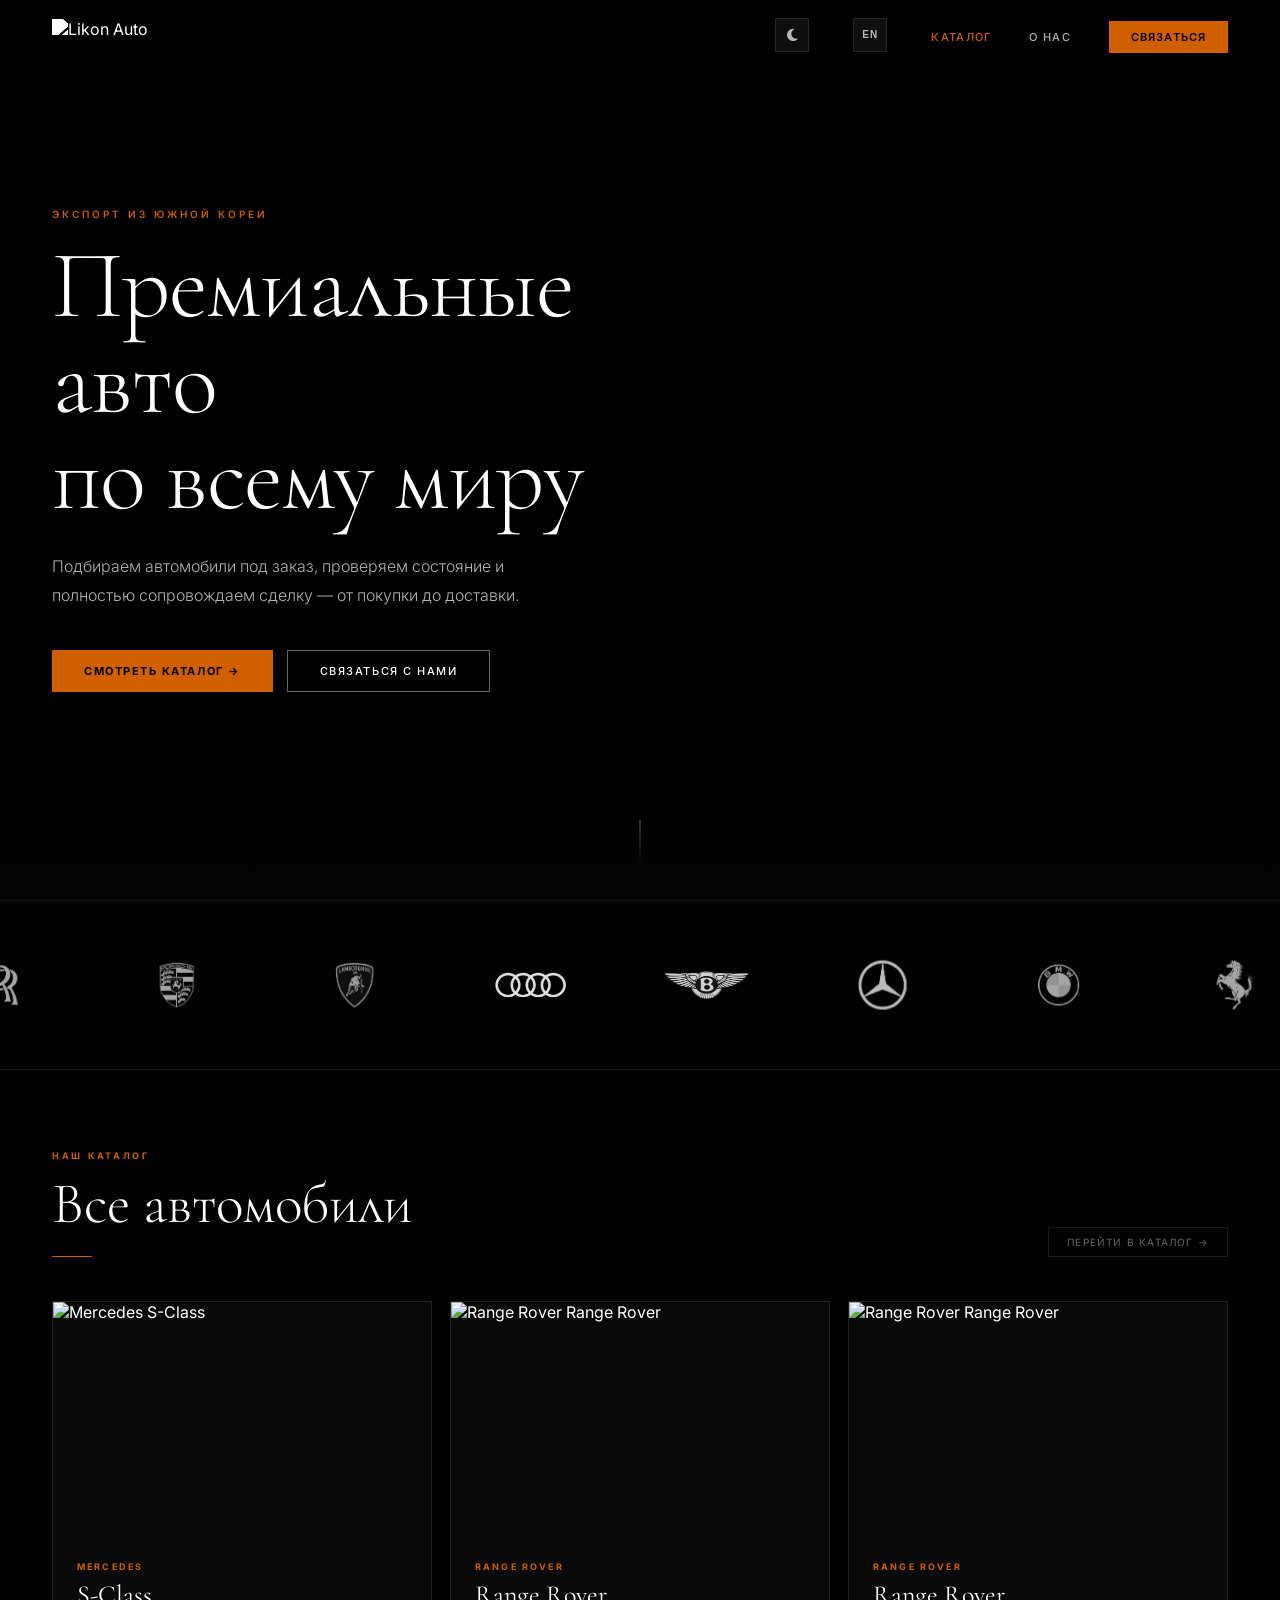
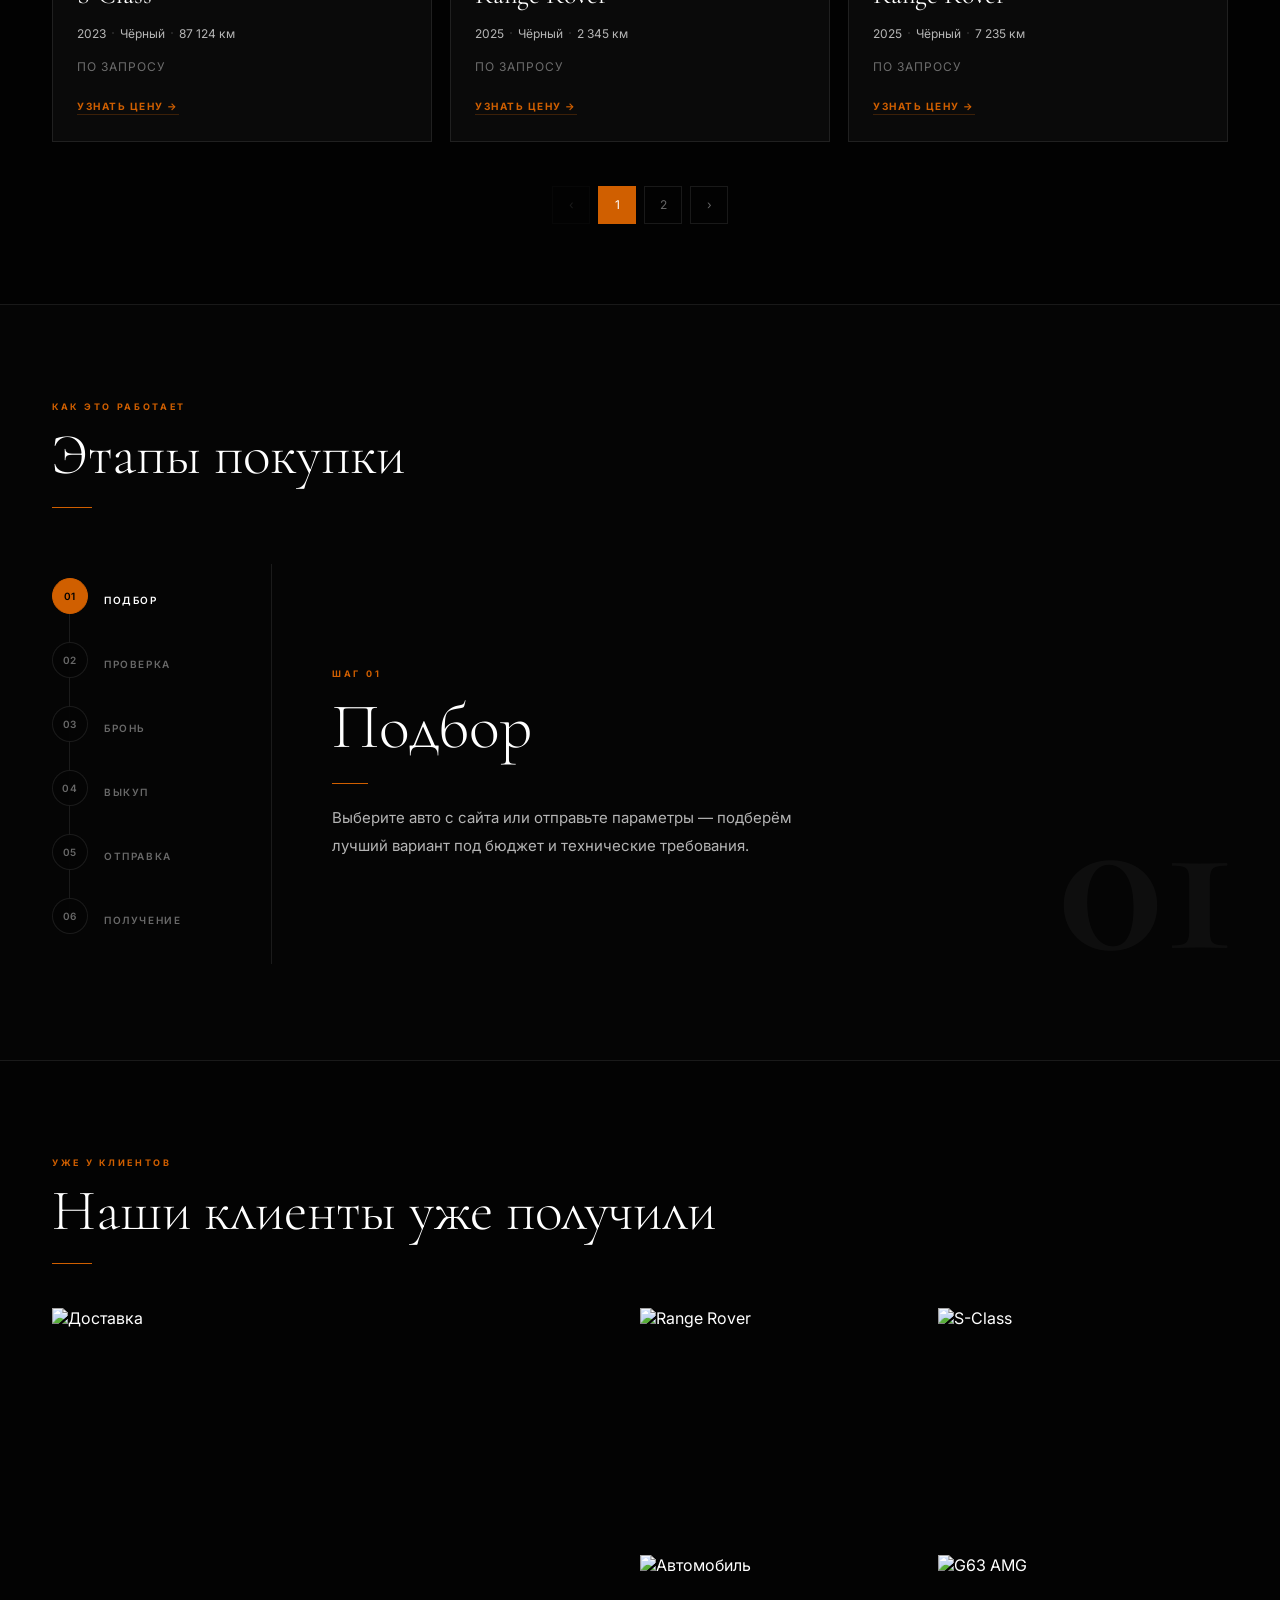
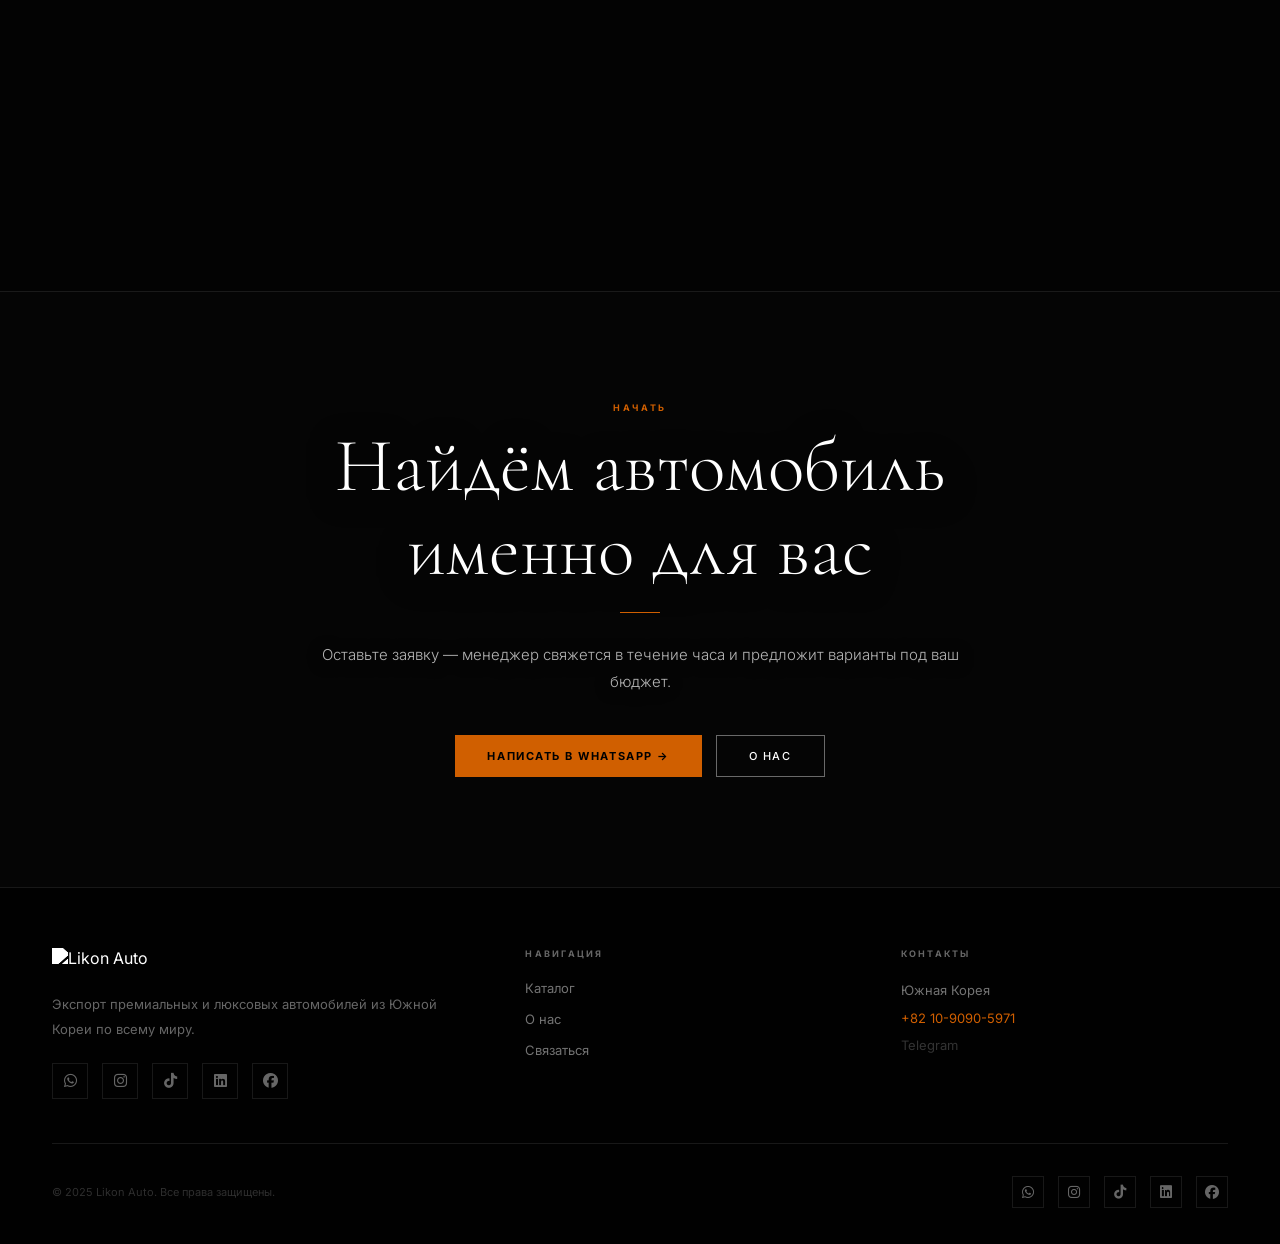
==== index.html @ 7fa570fe "Initial commit: Likon Auto website" ====
<!DOCTYPE html>
<html lang="ru">
<head>
  <meta charset="UTF-8">
  <meta name="viewport" content="width=device-width, initial-scale=1.0">
  <title>Likon Auto — Экспорт премиальных автомобилей</title>
  <link rel="preconnect" href="https://fonts.googleapis.com">
  <link rel="preconnect" href="https://fonts.gstatic.com" crossorigin>
  <link href="https://fonts.googleapis.com/css2?family=Cormorant+Garamond:ital,wght@0,300;0,400;0,600;1,300;1,400&family=Inter:wght@300;400;500;600&display=swap" rel="stylesheet">
  <link rel="stylesheet" href="https://cdnjs.cloudflare.com/ajax/libs/font-awesome/6.5.0/css/all.min.css">
  <link rel="stylesheet" href="/style.css">
  <style>
    /* ── HERO ── */
    .hero {
      height: 100vh;
      min-height: 640px;
      display: flex;
      align-items: center;
      position: relative;
    }
    .hero::after {
      content: '';
      position: absolute;
      bottom: 0; left: 0; right: 0;
      height: 220px;
      background: linear-gradient(to bottom, transparent, rgba(4,4,4,0.9));
    }
    .hero-inner {
      position: relative; z-index: 1;
      width: 100%; max-width: 1320px; margin: 0 auto;
      padding: 0 52px;
    }
    .hero-content { max-width: 660px; }
    .hero-logo { margin-bottom: 48px; }
    .hero-logo img { height: 52px; filter: brightness(0) invert(1); margin: 0 auto; }
    .hero-eyebrow {
      font-size: 10px; font-weight: 600; letter-spacing: 0.3em;
      text-transform: uppercase; color: var(--gold); margin-bottom: 18px;
    }
    .hero-h1 {
      font-family: var(--display);
      font-size: clamp(46px, 8vw, 96px);
      font-weight: 300; line-height: 1.0; letter-spacing: -0.01em;
      margin-bottom: 26px;
      text-shadow: 0 4px 32px rgba(0,0,0,0.7);
    }
    .hero-h1 em { font-style: italic; color: var(--gold); }
    .hero-sub {
      font-size: 16px; color: var(--w70); font-weight: 300; line-height: 1.8;
      max-width: 480px; margin: 0 0 40px;
      text-shadow: 0 2px 16px rgba(0,0,0,0.8);
    }
    .hero-btns { display: flex; gap: 14px; flex-wrap: wrap; }
    .scroll-hint {
      position: absolute;
      bottom: 36px; left: 50%; transform: translateX(-50%);
      z-index: 1;
      display: flex; flex-direction: column; align-items: center; gap: 8px;
      color: var(--w40); font-size: 9px; letter-spacing: 0.2em; text-transform: uppercase;
    }
    .scroll-line {
      width: 1px; height: 44px;
      background: linear-gradient(to bottom, var(--w40), transparent);
      animation: sp 2s ease-in-out infinite;
    }
    @keyframes sp { 0%,100%{opacity:1;transform:scaleY(1)} 50%{opacity:.25;transform:scaleY(.4)} }

    /* ── BRANDS ── */
    .brands-bar {
      background: rgba(3,3,3,0.92);
      border-top: 1px solid var(--border);
      border-bottom: 1px solid var(--border);
      overflow-x: clip;
      overflow-y: visible;
      padding: 16px 0;
      cursor: grab;
      user-select: none;
      touch-action: pan-y;
    }
    .brands-bar.dragging { cursor: grabbing; }
    .brands-inner {
      max-width: 1320px;
      margin: 0 auto;
      overflow: hidden;
    }
    .marquee-track {
      display: flex;
      width: max-content;
    }
    .brand-item {
      display: flex; align-items: center; justify-content: center;
      padding: 32px 52px; cursor: pointer;
      position: relative; flex-shrink: 0;
      transform-origin: center center;
      will-change: transform, opacity;
    }
    .brand-item.active::after {
      content: ''; position: absolute; bottom: 0;
      left: 36px; right: 36px; height: 1px; background: var(--gold);
    }
    .brand-item img {
      height: 72px; max-width: 200px; object-fit: contain;
      pointer-events: none;
    }

    /* ── CATALOG ── */
    .catalog-wrap {
      background: rgba(3,3,3,0.93);
      border-bottom: 1px solid var(--border);
      padding: 80px 52px;
    }
    .catalog-inner { max-width: 1320px; margin: 0 auto; }
    .catalog-top {
      display: flex; align-items: flex-end; justify-content: space-between;
      margin-bottom: 44px; flex-wrap: wrap; gap: 14px;
    }
    .catalog-btn {
      background: none; border: 1px solid var(--border); color: var(--w40);
      padding: 8px 18px; font-size: 10px; letter-spacing: 0.12em; text-transform: uppercase;
      font-family: var(--body); cursor: pointer; transition: all 0.2s; text-decoration: none;
      display: inline-flex; align-items: center;
    }
    .catalog-btn:hover { border-color: var(--w40); color: var(--white); }
    .pagination {
      display: flex; align-items: center; justify-content: center;
      gap: 8px; margin-top: 44px;
    }
    .page-btn {
      background: none; border: 1px solid var(--border); color: var(--w40);
      width: 38px; height: 38px; font-size: 12px; font-family: var(--body);
      cursor: pointer; transition: all 0.2s; display: flex; align-items: center; justify-content: center;
    }
    .page-btn:hover { border-color: var(--w40); color: var(--white); }
    .page-btn.active { border-color: var(--gold); color: var(--white); background: var(--gold); }
    .page-btn:disabled { opacity: 0.25; cursor: default; }
    .cars-grid {
      display: grid; grid-template-columns: repeat(3,1fr); gap: 18px;
    }
    .car-card {
      display: block;
      background: rgba(12,12,12,0.9);
      border: 1px solid var(--border);
      overflow: hidden;
      transition: transform 0.3s, box-shadow 0.3s, border-color 0.3s;
      color: var(--white);
    }
    .car-card:hover {
      transform: translateY(-5px);
      box-shadow: 0 20px 60px rgba(0,0,0,0.6);
      border-color: rgba(208,95,0,0.3);
    }
    .car-img { aspect-ratio: 16/10; overflow: hidden; }
    .car-img img { width: 100%; height: 100%; object-fit: cover; transition: transform 0.6s; }
    .car-card:hover .car-img img { transform: scale(1.06); }
    .car-body { padding: 22px 24px 26px; }
    .car-brand { font-size: 9px; font-weight: 700; letter-spacing: 0.24em; text-transform: uppercase; color: var(--gold); margin-bottom: 7px; }
    .car-model { font-family: var(--display); font-size: 26px; font-weight: 400; margin-bottom: 16px; }
    .car-specs { display: flex; align-items: center; gap: 6px; margin-bottom: 18px; flex-wrap: wrap; }
    .car-spec { font-size: 12px; color: var(--w70); }
    .car-dot { width: 2px; height: 2px; background: var(--w15); border-radius: 50%; flex-shrink: 0; }
    .car-price { font-size: 21px; font-weight: 600; margin-bottom: 20px; }
    .car-price.req { font-size: 12px; font-weight: 400; color: var(--w40); letter-spacing: 0.08em; text-transform: uppercase; }
    .car-link {
      display: inline-flex; align-items: center; gap: 7px;
      font-size: 10px; font-weight: 700; letter-spacing: 0.15em; text-transform: uppercase;
      color: var(--gold); border-bottom: 1px solid rgba(208,95,0,0.25); padding-bottom: 2px;
      transition: gap 0.2s, border-color 0.2s;
    }
    .car-link:hover { gap: 13px; border-color: var(--gold); }
    .no-cars {
      grid-column: 1/-1; text-align: center; padding: 72px 32px;
    }
    .no-cars-title { font-family: var(--display); font-size: 30px; font-weight: 300; color: var(--w70); margin-bottom: 10px; }
    .no-cars-sub { font-size: 13px; color: var(--w40); margin-bottom: 28px; }

    /* ── PROCESS ── */
    .process-wrap {
      padding: 96px 52px;
      background: transparent;
      position: relative;
    }
    .process-inner { max-width: 1200px; margin: 0 auto; position: relative; z-index: 1; }
    .steps-layout {
      display: grid;
      grid-template-columns: 220px 1fr;
      margin-top: 56px;
      min-height: 400px;
    }
    /* ── Left nav ── */
    .steps-nav {
      display: flex; flex-direction: column;
      border-right: 1px solid var(--border);
      padding-right: 0;
      position: relative;
    }
    .step-item {
      display: flex; align-items: center; gap: 16px;
      padding: 14px 24px 14px 0;
      cursor: pointer; position: relative;
    }
    .step-item::before {
      content: ''; position: absolute;
      left: 17px; top: 0; bottom: 0; width: 1px;
      background: var(--border); z-index: 0;
    }
    .step-item:first-child::before { top: 50%; }
    .step-item:last-child::before  { bottom: 50%; }
    .step-node {
      width: 36px; height: 36px; border-radius: 50%;
      border: 1px solid var(--border);
      display: flex; align-items: center; justify-content: center;
      font-size: 10px; font-weight: 600; letter-spacing: 0.06em; color: var(--w40);
      flex-shrink: 0; position: relative; z-index: 1;
      background: rgba(5,5,5,0.95);
      transition: border-color 0.3s, color 0.3s, background 0.3s;
    }
    .step-item.active .step-node  { border-color: var(--gold); background: var(--gold); color: #000; }
    .step-item:hover:not(.active) .step-node { border-color: var(--w40); color: var(--w70); }
    .step-nav-label {
      font-size: 10px; font-weight: 600; letter-spacing: 0.16em;
      text-transform: uppercase; color: var(--w40);
      transition: color 0.25s; padding-top: 9px;
    }
    .step-item.active .step-nav-label  { color: var(--white); }
    .step-item:hover:not(.active) .step-nav-label { color: var(--w70); }
    .step-inline { display: none; }
    /* ── Right content ── */
    .steps-content {
      position: relative; overflow: hidden; min-height: 400px;
    }
    .step-panel {
      position: absolute; inset: 0;
      padding: 0 0 0 60px;
      display: flex; flex-direction: column; justify-content: center;
      opacity: 0; transform: translateY(10px);
      transition: opacity 0.35s ease, transform 0.35s ease;
      pointer-events: none;
    }
    .step-panel.active {
      opacity: 1; transform: none; pointer-events: auto;
    }
    .step-bg-num {
      font-family: var(--display);
      font-size: 220px; font-weight: 700; line-height: 1;
      color: rgba(255,255,255,0.04);
      position: absolute; right: -8px; bottom: -24px;
      user-select: none; pointer-events: none;
    }
    .step-tag {
      display: block;
      font-size: 9px; font-weight: 700; letter-spacing: 0.3em;
      text-transform: uppercase; color: var(--gold);
      margin-bottom: 16px;
    }
    .step-panel-title {
      font-family: var(--display);
      font-size: clamp(42px, 5vw, 68px);
      font-weight: 300; line-height: 1;
      margin-bottom: 4px;
    }
    .step-divider { width: 36px; height: 1px; background: var(--gold); margin: 20px 0; }
    .step-panel-desc {
      font-size: 15px; color: var(--w70);
      line-height: 1.85; max-width: 460px;
    }
    /* ── Mobile steps ── */
    @media (max-width: 768px) {
      .steps-layout { grid-template-columns: 1fr; min-height: auto; }
      .steps-nav { border-right: none; width: 100%; }
      .steps-content { display: none; }
      .step-item { padding: 14px 0; align-items: flex-start; }
      .step-item::before { left: 17px; }
      .step-node { margin-top: 2px; flex-shrink: 0; }
      .step-item.active .step-nav-label { display: none; }
      .step-inline {
        display: none; flex-direction: column;
        flex: 1; padding-left: 16px;
      }
      .step-item.active .step-inline { display: flex; }
      .step-inline .step-tag { margin-bottom: 8px; font-size: 9px; }
      .step-inline .step-panel-title { font-size: 30px; }
      .step-inline .step-divider { margin: 12px 0; }
      .step-inline .step-panel-desc { font-size: 13px; line-height: 1.7; }
    }

    /* ── GALLERY ── */
    .gallery-wrap {
      padding: 96px 52px;
      background: rgba(3,3,3,0.75);
      border-top: 1px solid var(--border);
      border-bottom: 1px solid var(--border);
    }
    .gallery-inner { max-width: 1320px; margin: 0 auto; }
    .gallery-grid {
      display: grid;
      grid-template-columns: 2fr 1fr 1fr;
      grid-template-rows: 240px 240px;
      gap: 7px; margin-top: 44px;
    }
    .g-item { overflow: hidden; }
    .g-item:first-child { grid-row: 1/3; }
    .g-item img { width: 100%; height: 100%; object-fit: cover; transition: transform 0.6s; }
    .g-item:hover img { transform: scale(1.05); }

    /* ── CTA ── */
    .cta-wrap {
      padding: 110px 52px;
      text-align: center;
      background: transparent;
      position: relative;
    }
    .cta-inner { max-width: 680px; margin: 0 auto; position: relative; z-index: 1; }
    .cta-title {
      font-family: var(--display); font-size: clamp(40px, 6vw, 76px);
      font-weight: 300; line-height: 1.1; margin-bottom: 18px;
      text-shadow: 0 4px 32px rgba(0,0,0,0.8);
    }
    .cta-title em { font-style: italic; color: var(--gold); }
    .cta-rule { width: 40px; height: 1px; background: var(--gold); margin: 20px auto 0; }
    .cta-sub { font-size: 15px; color: var(--w70); font-weight: 300; line-height: 1.8; margin: 28px 0 40px; text-shadow: 0 2px 16px rgba(0,0,0,0.8); }
    .cta-btns { display: flex; gap: 14px; justify-content: center; flex-wrap: wrap; }

    /* ── RESPONSIVE ── */
    @media (max-width: 768px) {
      .catalog-wrap, .gallery-wrap { padding: 64px 22px; }
      .process-wrap, .cta-wrap { padding: 72px 22px; }
      .cars-grid { grid-template-columns: 1fr; gap: 14px; }
      .process-steps { grid-template-columns: 1fr; gap: 36px; }
      .process-steps::before { display: none; }
      .gallery-grid { grid-template-columns: 1fr 1fr; grid-template-rows: 160px 160px 160px; }
      .g-item:first-child { grid-column: 1/3; grid-row: 1; }
      .hero-h1 { font-size: 46px; }
      .hero-inner { padding: 0 22px; }
    }
    @media (min-width:769px) and (max-width:1050px) {
      .cars-grid { grid-template-columns: repeat(2,1fr); }
      .process-steps { grid-template-columns: repeat(3,1fr); }
      .catalog-wrap, .gallery-wrap { padding: 72px 28px; }
      .process-wrap, .cta-wrap { padding: 80px 28px; }
    }

    /* ── LIGHT THEME OVERRIDES ── */
    body.light .brands-bar { background: #fff; border-color: rgba(0,0,0,0.08); }
    body.light .brand-item img { filter: invert(1); }
    body.light .catalog-wrap { background: #fff; border-color: rgba(0,0,0,0.08); }
    body.light .car-card { background: #fff; border-color: rgba(0,0,0,0.09); }
    body.light .car-card:hover { box-shadow: 0 20px 60px rgba(0,0,0,0.12); }
    body.light .gallery-wrap { background: #fff; border-color: rgba(0,0,0,0.08); }

    body.light .hero-logo img { filter: brightness(0); }
  </style>
</head>
<body>

<!-- FIXED BG -->
<div class="page-bg" style="background-image:url('/images/hero-bg.jpg')"></div>
<div class="page-overlay" style="background:rgba(0,0,0,0.70)"></div>

<!-- NAV -->
<nav id="nav">
  <div class="nav-inner">
    <a href="/" class="nav-logo">
      <img src="https://id3v1j-bi.myshopify.com/cdn/shop/files/5_29cf280f-9111-4648-b0de-3da6521fd892.png?v=1776812304&width=600" alt="Likon Auto">
    </a>
    <ul class="nav-links">
      <li class="nav-toggle-desktop"><button class="theme-toggle" onclick="toggleTheme()" title="Переключить тему"><i class="fa-solid fa-moon"></i></button></li>
      <li class="nav-lang-desktop"><button class="lang-toggle" onclick="toggleLang()"><span class="lang-label">EN</span></button></li>
      <li><a href="/catalog.html" class="active" data-i18n="nav.catalog">Каталог</a></li>
      <li><a href="/about.html" data-i18n="nav.about">О нас</a></li>
      <li><a href="/contact.html" class="nav-btn" data-i18n="nav.contact">Связаться</a></li>
    </ul>
    <button class="lang-toggle nav-lang-mobile" onclick="toggleLang()"><span class="lang-label">EN</span></button>
    <button class="theme-toggle nav-toggle-mobile" onclick="toggleTheme()" title="Переключить тему"><i class="fa-solid fa-moon"></i></button>
    <button class="nav-ham" onclick="toggleNav()"><span></span><span></span><span></span></button>
  </div>
</nav>
<div class="nav-mobile" id="navMobile">
  <a href="/catalog.html" data-i18n="nav.catalog">Каталог</a>
  <a href="/about.html" data-i18n="nav.about">О нас</a>
  <a href="/contact.html" data-i18n="nav.contact">Связаться</a>
</div>

<!-- HERO -->
<section class="hero">
  <div class="hero-inner">
    <div class="hero-content">
      <p class="hero-eyebrow" data-i18n="index.hero.eyebrow">Экспорт из Южной Кореи</p>
      <h1 class="hero-h1" data-i18n-html="index.hero.title">Премиальные авто<br>по всему миру</h1>
      <p class="hero-sub" data-i18n="index.hero.sub">Подбираем автомобили под заказ, проверяем состояние и полностью сопровождаем сделку — от покупки до доставки.</p>
      <div class="hero-btns">
        <a href="#catalog" class="btn-gold" data-i18n="index.hero.btn1">Смотреть каталог →</a>
        <a href="/contact.html" class="btn-outline" data-i18n="index.hero.btn2">Связаться с нами</a>
      </div>
    </div>
  </div>
  <div class="scroll-hint"><div class="scroll-line"></div></div>
</section>

<!-- BRANDS MARQUEE -->
<div class="brands-bar">
  <div class="brands-inner">
    <div class="marquee-track" id="marqueeTrack"></div>
  </div>
</div>

<!-- CATALOG -->
<div class="catalog-wrap" id="catalog">
  <div class="catalog-inner">
    <span class="section-label" data-i18n="index.cat.label">Наш каталог</span>
    <div class="catalog-top">
      <div>
        <h2 class="section-title" id="catalogTitle" data-i18n="index.cat.title">Все автомобили</h2>
        <div class="section-rule"></div>
      </div>
      <a href="/catalog.html" class="catalog-btn" data-i18n="index.cat.btn">Перейти в каталог →</a>
    </div>
    <div class="cars-grid" id="carsGrid"></div>
    <div class="pagination" id="pagination"></div>
  </div>
</div>

<!-- PROCESS -->
<div class="process-wrap" id="process">
  <div class="process-inner">
    <span class="section-label" data-i18n="index.process.label">Как это работает</span>
    <h2 class="section-title" data-i18n="index.process.title">Этапы покупки</h2>
    <div class="section-rule"></div>
    <div class="steps-layout">
      <div class="steps-nav">
        <div class="step-item active" onclick="setStep(0)">
          <div class="step-node">01</div>
          <span class="step-nav-label" data-i18n="step.1.nav">Подбор</span>
          <div class="step-inline">
            <span class="step-tag" data-i18n="step.1.tag">Шаг 01</span>
            <h3 class="step-panel-title" data-i18n="step.1.title">Подбор</h3>
            <div class="step-divider"></div>
            <p class="step-panel-desc" data-i18n="step.1.desc">Выберите авто с сайта или отправьте параметры — подберём лучший вариант под бюджет и технические требования.</p>
          </div>
        </div>
        <div class="step-item" onclick="setStep(1)">
          <div class="step-node">02</div>
          <span class="step-nav-label" data-i18n="step.2.nav">Проверка</span>
          <div class="step-inline">
            <span class="step-tag" data-i18n="step.2.tag">Шаг 02</span>
            <h3 class="step-panel-title" data-i18n="step.2.title">Проверка</h3>
            <div class="step-divider"></div>
            <p class="step-panel-desc" data-i18n="step.2.desc">Подробные фото, видео и отчёты осмотра для полной прозрачности перед покупкой.</p>
          </div>
        </div>
        <div class="step-item" onclick="setStep(2)">
          <div class="step-node">03</div>
          <span class="step-nav-label" data-i18n="step.3.nav">Бронь</span>
          <div class="step-inline">
            <span class="step-tag" data-i18n="step.3.tag">Шаг 03</span>
            <h3 class="step-panel-title" data-i18n="step.3.title">Бронь</h3>
            <div class="step-divider"></div>
            <p class="step-panel-desc" data-i18n="step.3.desc">Фиксируем автомобиль за вами — вносите задаток, и машина снимается с продажи до завершения сделки.</p>
          </div>
        </div>
        <div class="step-item" onclick="setStep(3)">
          <div class="step-node">04</div>
          <span class="step-nav-label" data-i18n="step.4.nav">Выкуп</span>
          <div class="step-inline">
            <span class="step-tag" data-i18n="step.4.tag">Шаг 04</span>
            <h3 class="step-panel-title" data-i18n="step.4.title">Выкуп</h3>
            <div class="step-divider"></div>
            <p class="step-panel-desc" data-i18n="step.4.desc">После согласования всех условий выкупаем автомобиль и полностью сопровождаем сделку.</p>
          </div>
        </div>
        <div class="step-item" onclick="setStep(4)">
          <div class="step-node">05</div>
          <span class="step-nav-label" data-i18n="step.5.nav">Отправка</span>
          <div class="step-inline">
            <span class="step-tag" data-i18n="step.5.tag">Шаг 05</span>
            <h3 class="step-panel-title" data-i18n="step.5.title">Отправка</h3>
            <div class="step-divider"></div>
            <p class="step-panel-desc" data-i18n="step.5.desc">Организуем экспорт из Кореи в вашу страну, включая все необходимые таможенные процедуры.</p>
          </div>
        </div>
        <div class="step-item" onclick="setStep(5)">
          <div class="step-node">06</div>
          <span class="step-nav-label" data-i18n="step.6.nav">Получение</span>
          <div class="step-inline">
            <span class="step-tag" data-i18n="step.6.tag">Шаг 06</span>
            <h3 class="step-panel-title" data-i18n="step.6.title">Получение</h3>
            <div class="step-divider"></div>
            <p class="step-panel-desc" data-i18n="step.6.desc">Получаете автомобиль в порту назначения, готовый к регистрации и эксплуатации.</p>
          </div>
        </div>
      </div>
      <div class="steps-content">
        <div class="step-panel active">
          <div class="step-bg-num">01</div>
          <span class="step-tag" data-i18n="step.1.tag">Шаг 01</span>
          <h3 class="step-panel-title" data-i18n="step.1.title">Подбор</h3>
          <div class="step-divider"></div>
          <p class="step-panel-desc" data-i18n="step.1.desc">Выберите авто с сайта или отправьте параметры — подберём лучший вариант под бюджет и технические требования.</p>
        </div>
        <div class="step-panel">
          <div class="step-bg-num">02</div>
          <span class="step-tag" data-i18n="step.2.tag">Шаг 02</span>
          <h3 class="step-panel-title" data-i18n="step.2.title">Проверка</h3>
          <div class="step-divider"></div>
          <p class="step-panel-desc" data-i18n="step.2.desc">Подробные фото, видео и отчёты осмотра для полной прозрачности перед покупкой.</p>
        </div>
        <div class="step-panel">
          <div class="step-bg-num">03</div>
          <span class="step-tag" data-i18n="step.3.tag">Шаг 03</span>
          <h3 class="step-panel-title" data-i18n="step.3.title">Бронь</h3>
          <div class="step-divider"></div>
          <p class="step-panel-desc" data-i18n="step.3.desc">Фиксируем автомобиль за вами — вносите задаток, и машина снимается с продажи до завершения сделки.</p>
        </div>
        <div class="step-panel">
          <div class="step-bg-num">04</div>
          <span class="step-tag" data-i18n="step.4.tag">Шаг 04</span>
          <h3 class="step-panel-title" data-i18n="step.4.title">Выкуп</h3>
          <div class="step-divider"></div>
          <p class="step-panel-desc" data-i18n="step.4.desc">После согласования всех условий выкупаем автомобиль и полностью сопровождаем сделку.</p>
        </div>
        <div class="step-panel">
          <div class="step-bg-num">05</div>
          <span class="step-tag" data-i18n="step.5.tag">Шаг 05</span>
          <h3 class="step-panel-title" data-i18n="step.5.title">Отправка</h3>
          <div class="step-divider"></div>
          <p class="step-panel-desc" data-i18n="step.5.desc">Организуем экспорт из Кореи в вашу страну, включая все необходимые таможенные процедуры.</p>
        </div>
        <div class="step-panel">
          <div class="step-bg-num">06</div>
          <span class="step-tag" data-i18n="step.6.tag">Шаг 06</span>
          <h3 class="step-panel-title" data-i18n="step.6.title">Получение</h3>
          <div class="step-divider"></div>
          <p class="step-panel-desc" data-i18n="step.6.desc">Получаете автомобиль в порту назначения, готовый к регистрации и эксплуатации.</p>
        </div>
      </div>
    </div>
  </div>
</div>

<!-- GALLERY -->
<div class="gallery-wrap">
  <div class="gallery-inner">
    <span class="section-label" data-i18n="index.gallery.label">Уже у клиентов</span>
    <h2 class="section-title" data-i18n="index.gallery.title">Наши клиенты уже получили</h2>
    <div class="section-rule"></div>
    <div class="gallery-grid">
      <div class="g-item"><img src="https://id3v1j-bi.myshopify.com/cdn/shop/files/pexels-anewevisual-6968984.jpg?v=1776276189&width=1200" alt="Доставка" loading="lazy"></div>
      <div class="g-item"><img src="https://id3v1j-bi.myshopify.com/cdn/shop/files/1776494546961.jpg?v=1776495052&width=800" alt="Range Rover" loading="lazy"></div>
      <div class="g-item"><img src="https://id3v1j-bi.myshopify.com/cdn/shop/files/1776494423526.jpg?v=1776495200&width=800" alt="S-Class" loading="lazy"></div>
      <div class="g-item"><img src="https://id3v1j-bi.myshopify.com/cdn/shop/files/pexels-i-slam-abruev-2157269750-34941540.jpg?v=1776273263&width=800" alt="Автомобиль" loading="lazy"></div>
      <div class="g-item"><img src="https://id3v1j-bi.myshopify.com/cdn/shop/files/1776494602839.jpg?v=1776495182&width=800" alt="G63 AMG" loading="lazy"></div>
    </div>
  </div>
</div>

<!-- CTA -->
<div class="cta-wrap">
  <div class="cta-inner">
    <span class="section-label" data-i18n="index.cta.label">Начать</span>
    <h2 class="cta-title" data-i18n-html="index.cta.title">Найдём автомобиль<br>именно для вас</h2>
    <div class="cta-rule"></div>
    <p class="cta-sub" data-i18n="index.cta.sub">Оставьте заявку — менеджер свяжется в течение часа и предложит варианты под ваш бюджет.</p>
    <div class="cta-btns">
      <a href="https://wa.me/821090905971" class="btn-gold" target="_blank" data-i18n="index.cta.btn1">Написать в WhatsApp →</a>
      <a href="/about.html" class="btn-outline" data-i18n="index.cta.btn2">О нас</a>
    </div>
  </div>
</div>

<!-- FOOTER -->
<footer>
  <div class="footer-inner">
    <div class="footer-grid">
      <div>
        <div class="footer-logo"><img src="https://id3v1j-bi.myshopify.com/cdn/shop/files/5_29cf280f-9111-4648-b0de-3da6521fd892.png?v=1776812304&width=600" alt="Likon Auto"></div>
        <p class="footer-desc" data-i18n="footer.desc">Экспорт премиальных и люксовых автомобилей из Южной Кореи по всему миру.</p>
        <div class="footer-social-icons">
          <a href="https://wa.me/821090905971" target="_blank" title="WhatsApp"><i class="fa-brands fa-whatsapp"></i></a>
          <a href="https://www.instagram.com/likon_auto" target="_blank" title="Instagram"><i class="fa-brands fa-instagram"></i></a>
          <a href="https://www.tiktok.com/@likon_auto" target="_blank" title="TikTok"><i class="fa-brands fa-tiktok"></i></a>
          <a href="https://www.linkedin.com/company/likon-auto/" target="_blank" title="LinkedIn"><i class="fa-brands fa-linkedin"></i></a>
          <a href="https://www.facebook.com/share/18TSnmp6Mn/" target="_blank" title="Facebook"><i class="fa-brands fa-facebook"></i></a>
        </div>
      </div>
      <div>
        <p class="footer-col-title" data-i18n="footer.nav">Навигация</p>
        <ul class="footer-nav">
          <li><a href="/catalog.html" data-i18n="nav.catalog">Каталог</a></li>
          <li><a href="/about.html" data-i18n="nav.about">О нас</a></li>
          <li><a href="/contact.html" data-i18n="nav.contact">Связаться</a></li>
        </ul>
      </div>
      <div>
        <p class="footer-col-title" data-i18n="footer.contacts">Контакты</p>
        <p class="footer-contact">
          <span data-i18n="footer.location">Южная Корея</span><br>
          <a href="https://wa.me/821090905971" target="_blank">+82 10-9090-5971</a><br>
          <span style="color:rgba(255,255,255,0.2)">Telegram</span>
        </p>
      </div>
    </div>
    <div class="footer-bottom">
      <p class="footer-copy" data-i18n="footer.copy">© 2025 Likon Auto. Все права защищены.</p>
      <div class="footer-socials">
        <a href="https://wa.me/821090905971" target="_blank" title="WhatsApp"><i class="fa-brands fa-whatsapp"></i></a>
        <a href="https://www.instagram.com/likon_auto" target="_blank" title="Instagram"><i class="fa-brands fa-instagram"></i></a>
        <a href="https://www.tiktok.com/@likon_auto" target="_blank" title="TikTok"><i class="fa-brands fa-tiktok"></i></a>
        <a href="https://www.linkedin.com/company/likon-auto/" target="_blank" title="LinkedIn"><i class="fa-brands fa-linkedin"></i></a>
        <a href="https://www.facebook.com/share/18TSnmp6Mn/" target="_blank" title="Facebook"><i class="fa-brands fa-facebook"></i></a>
      </div>
    </div>
  </div>
</footer>

<script src="/lang.js"></script>
<script>
const BRANDS = [
  { name:'Rolls Royce',  slug:'rolls-royce',  logo:'/images/home-brand-carousel/rollse-royse.png' },
  { name:'Porsche',      slug:'porsche',      logo:'/images/home-brand-carousel/porsche.png' },
  { name:'Lamborghini',  slug:'lamborghini',  logo:'/images/home-brand-carousel/lamborgini.png' },
  { name:'Audi',         slug:'audi',         logo:'/images/home-brand-carousel/audi.png' },
  { name:'Bentley',      slug:'bentley',      logo:'/images/home-brand-carousel/bentley.png' },
  { name:'Mercedes',     slug:'mercedes',     logo:'/images/home-brand-carousel/3.png' },
  { name:'BMW',          slug:'bmw',          logo:'/images/home-brand-carousel/bmw.png' },
  { name:'Ferrari',      slug:'ferrari',      logo:'/images/home-brand-carousel/ferarri.png' },
  { name:'Land Rover',   slug:'land-rover',   logo:'/images/home-brand-carousel/land-rover.png' },
  { name:'Lexus',        slug:'lexus',        logo:'/images/home-brand-carousel/lexus.png' },
];

let allCars = [], activeBrand = null, currentPage = 1;
const CARS_PER_PAGE = 3;

function buildMarquee() {
  const t = document.getElementById('marqueeTrack');
  // 6 copies — enough for any screen width, seamless loop
  t.innerHTML = [...BRANDS,...BRANDS,...BRANDS,...BRANDS,...BRANDS,...BRANDS].map(b=>`
    <div class="brand-item" data-slug="${b.slug}" onclick="selectBrand('${b.slug}','${b.name}')">
      <img src="${b.logo}" alt="${b.name}" loading="lazy">
    </div>`).join('');
}

function selectBrand(slug, name) {
  if (activeBrand === slug) { resetFilter(); return; }
  activeBrand = slug;
  currentPage = 1;
  document.querySelectorAll('.brand-item').forEach(el=>el.classList.toggle('active', el.dataset.slug===slug));
  document.getElementById('catalogTitle').textContent = name;
  renderCars();
  document.getElementById('catalog').scrollIntoView({behavior:'smooth',block:'start'});
}

function resetFilter() {
  activeBrand = null;
  currentPage = 1;
  document.querySelectorAll('.brand-item').forEach(el=>el.classList.remove('active'));
  document.getElementById('catalogTitle').textContent = T('index.cat.title');
  renderCars();
}

function goToPage(page) {
  currentPage = page;
  renderCars();
  document.getElementById('catalog').scrollIntoView({behavior:'smooth',block:'start'});
}

function renderCars() {
  const grid = document.getElementById('carsGrid');
  const pag  = document.getElementById('pagination');
  const list = activeBrand ? allCars.filter(c=>c.brandSlug===activeBrand) : allCars;

  if (!activeBrand) {
    document.getElementById('catalogTitle').textContent = T('index.cat.title');
  } else {
    const brandName = allCars.find(c => c.brandSlug === activeBrand)?.brand;
    if (brandName) document.getElementById('catalogTitle').textContent = brandName;
  }

  if (!list.length) {
    grid.innerHTML=`<div class="no-cars"><div class="no-cars-title">${T('index.nocars.brand')}</div><p class="no-cars-sub">${T('index.nocars.sub')}</p><a href="/contact.html" class="btn-gold" target="_blank">${T('index.nocars.btn')}</a></div>`;
    pag.innerHTML = '';
    return;
  }

  const totalPages = Math.ceil(list.length / CARS_PER_PAGE);
  if (currentPage > totalPages) currentPage = totalPages;
  const page = list.slice((currentPage-1)*CARS_PER_PAGE, currentPage*CARS_PER_PAGE);

  grid.innerHTML = page.map(car=>{
    const isReq = !car.price;
    const price = isReq ? T('car.request') : '$'+car.price.toLocaleString('en-US');
    return `<a href="/car.html?id=${car.id}" class="car-card">
      <div class="car-img"><img src="${car.image}" alt="${car.brand} ${car.model}" loading="lazy"></div>
      <div class="car-body">
        <div class="car-brand">${car.brand}</div>
        <div class="car-model">${car.model}</div>
        <div class="car-specs">
          <span class="car-spec">${car.year}</span>
          <div class="car-dot"></div>
          <span class="car-spec">${car.color}</span>
          <div class="car-dot"></div>
          <span class="car-spec">${car.mileage.toLocaleString('ru-RU')} км</span>
        </div>
        <div class="car-price ${isReq?'req':''}">${price}</div>
        <span class="car-link">${isReq?T('car.inquire'):T('car.detail')} →</span>
      </div>
    </a>`;
  }).join('');

  if (totalPages <= 1) { pag.innerHTML = ''; return; }

  let html = `<button class="page-btn" onclick="goToPage(${currentPage-1})" ${currentPage===1?'disabled':''}>‹</button>`;
  for (let i=1; i<=totalPages; i++) {
    html += `<button class="page-btn ${i===currentPage?'active':''}" onclick="goToPage(${i})">${i}</button>`;
  }
  html += `<button class="page-btn" onclick="goToPage(${currentPage+1})" ${currentPage===totalPages?'disabled':''}>›</button>`;
  pag.innerHTML = html;
}

// ── Marquee: JS-driven scroll + drag + center zoom ──
let mqX = 0, mqHalfW = 0, mqAuto = true, mqDrag = false, mqDragStartX = 0, mqDragStartMqX = 0;

function mqLoop() {
  const track = document.getElementById('marqueeTrack');
  const wrap = track ? track.parentElement : null;

  if (track && mqHalfW === 0 && track.scrollWidth > 0) {
    mqHalfW = track.scrollWidth / 6;
    mqX = 0;
  }

  if (track && mqHalfW > 0) {
    if (mqAuto && !mqDrag) mqX -= 0.7;
    if (mqX <= -mqHalfW) mqX += mqHalfW;
    if (mqX > 0) mqX -= mqHalfW;
    track.style.transform = `translateX(${mqX}px)`;
  }

  // Center zoom
  const items = document.querySelectorAll('.brand-item');
  if (items.length) {
    const cx = window.innerWidth / 2;
    items.forEach(item => {
      const r = item.getBoundingClientRect();
      const ratio = Math.max(0, 1 - Math.abs(cx - (r.left + r.width / 2)) / 320);
      item.style.transform = `scale(${1 + 0.3 * ratio})`;
      item.style.opacity = 0.65 + 0.35 * ratio;
    });
  }
  requestAnimationFrame(mqLoop);
}

function mqInitEvents() {
  const wrap = document.querySelector('.brands-bar');
  if (!wrap) return;

  const start = (x) => { mqDrag = true; mqAuto = false; mqDragStartX = x; mqDragStartMqX = mqX; wrap.classList.add('dragging'); document.body.style.userSelect = 'none'; };
  const move  = (x) => { if (!mqDrag) return; mqX = mqDragStartMqX + (x - mqDragStartX); };
  const end   = ()  => { if (!mqDrag) return; mqDrag = false; wrap.classList.remove('dragging'); document.body.style.userSelect = ''; setTimeout(() => { mqAuto = true; }, 600); };

  wrap.addEventListener('mousedown',  e => { e.preventDefault(); start(e.clientX); });
  window.addEventListener('mousemove', e => move(e.clientX));
  window.addEventListener('mouseup',   end);
  wrap.addEventListener('touchstart',  e => start(e.touches[0].clientX), { passive: true });
  wrap.addEventListener('touchmove',   e => { e.preventDefault(); move(e.touches[0].clientX); }, { passive: false });
  wrap.addEventListener('touchend',    end);
}

mqLoop();
mqInitEvents();

function setStep(n) {
  document.querySelectorAll('.step-item').forEach((el,i) => el.classList.toggle('active', i===n));
  document.querySelectorAll('.step-panel').forEach((el,i) => el.classList.toggle('active', i===n));
}

function toggleNav() { document.getElementById('navMobile').classList.toggle('open'); }

(function(){
  const saved = localStorage.getItem('likonTheme');
  if(saved === 'light') { document.body.classList.add('light'); }
  function syncIcon() {
    const isLight = document.body.classList.contains('light');
    document.querySelectorAll('.theme-toggle').forEach(btn => {
      btn.innerHTML = isLight ? '<i class="fa-solid fa-sun"></i>' : '<i class="fa-solid fa-moon"></i>';
    });
  }
  syncIcon();
  window.toggleTheme = function() {
    document.body.classList.toggle('light');
    localStorage.setItem('likonTheme', document.body.classList.contains('light') ? 'light' : 'dark');
    syncIcon();
  };
})();

window.addEventListener('scroll', ()=>{
  document.getElementById('nav').classList.toggle('solid', scrollY>40);
});

async function init() {
  buildMarquee();
  try { allCars = await (await fetch('/cars.json')).json(); } catch(e){ allCars=[]; }
  renderCars();
}
init();
</script>
</body>
</html>
---- style.css ----
/* ── RESET ── */
*, *::before, *::after { box-sizing: border-box; margin: 0; padding: 0; }
html { scroll-behavior: smooth; }
body { font-family: var(--body); color: var(--white); overflow-x: hidden; background: #050505; }
a { text-decoration: none; }
img { display: block; max-width: 100%; }

/* ── VARS ── */
:root {
  --gold: #D05F00;
  --gold-l: #E8720F;
  --white: #fff;
  --w70: rgba(255,255,255,0.7);
  --w40: rgba(255,255,255,0.4);
  --w15: rgba(255,255,255,0.15);
  --w08: rgba(255,255,255,0.08);
  --border: rgba(255,255,255,0.09);
  --display: 'Cormorant Garamond', Georgia, serif;
  --body: 'Inter', -apple-system, sans-serif;
}

/* ── FIXED BACKGROUND ── */
.page-bg {
  position: fixed;
  inset: 0;
  z-index: -2;
  background-size: cover;
  background-position: center;
  background-attachment: fixed;
}
.page-overlay {
  position: fixed;
  inset: 0;
  z-index: -1;
  background: rgba(0,0,0,0.58);
}

/* ── NAV ── */
nav {
  position: fixed;
  top: 0; left: 0; right: 0;
  z-index: 100;
  height: 70px;
  transition: background 0.35s, border-color 0.35s;
  border-bottom: 1px solid transparent;
}
.nav-inner {
  max-width: 1320px;
  margin: 0 auto;
  height: 100%;
  padding: 0 52px;
  display: flex;
  align-items: center;
  justify-content: space-between;
}
nav.solid {
  background: rgba(4,4,4,0.94);
  backdrop-filter: blur(18px);
  border-bottom-color: var(--border);
}
.nav-logo img { height: 32px; filter: brightness(0) invert(1); }
.nav-links { display: flex; align-items: center; gap: 38px; list-style: none; }
.nav-links a {
  color: var(--w70);
  font-size: 11px;
  font-weight: 500;
  letter-spacing: 0.12em;
  text-transform: uppercase;
  transition: color 0.2s;
}
.nav-links a:hover,
.nav-links a.active { color: var(--white); }
.nav-links a.active { color: var(--gold); }
.nav-btn {
  background: var(--gold);
  color: #000 !important;
  padding: 9px 22px;
  font-weight: 600 !important;
  letter-spacing: 0.1em !important;
  transition: background 0.2s !important;
}
.nav-btn:hover { background: var(--gold-l) !important; }

.nav-ham {
  display: none;
  flex-direction: column;
  gap: 5px;
  background: none;
  border: none;
  cursor: pointer;
  padding: 4px;
}
.nav-ham span { display: block; width: 22px; height: 1.5px; background: var(--white); }
.nav-mobile {
  display: none;
  position: fixed;
  top: 70px; left: 0; right: 0;
  background: rgba(4,4,4,0.97);
  backdrop-filter: blur(20px);
  padding: 28px 24px;
  border-bottom: 1px solid var(--border);
  flex-direction: column;
  gap: 22px;
  z-index: 99;
}
.nav-mobile.open { display: flex; }
.nav-mobile a { color: var(--w70); font-size: 13px; letter-spacing: 0.08em; text-transform: uppercase; font-weight: 500; transition: color 0.2s; }
.nav-mobile a:hover { color: var(--white); }

/* ── FOOTER ── */
footer {
  background: rgba(2,2,2,0.97);
  border-top: 1px solid var(--border);
  padding: 60px 52px 36px;
}
.footer-inner { max-width: 1320px; margin: 0 auto; }
.footer-grid {
  display: grid;
  grid-template-columns: 1.3fr 1fr 1fr;
  gap: 48px;
  padding-bottom: 44px;
  border-bottom: 1px solid var(--border);
  margin-bottom: 32px;
}
.footer-logo img { height: 28px; filter: brightness(0) invert(1); margin-bottom: 16px; }
.footer-desc { font-size: 13px; color: var(--w40); line-height: 1.85; }
.footer-social-icons { display: flex; gap: 14px; margin-top: 22px; flex-wrap: wrap; }
.footer-social-icons a {
  display: flex; align-items: center; justify-content: center;
  width: 36px; height: 36px;
  border: 1px solid var(--border);
  color: var(--w40);
  font-size: 15px;
  transition: color 0.2s, border-color 0.2s, transform 0.2s;
}
.footer-social-icons a:hover { color: var(--white); border-color: rgba(255,255,255,0.3); transform: translateY(-2px); }
.footer-col-title { font-size: 9px; font-weight: 700; letter-spacing: 0.25em; text-transform: uppercase; color: var(--w40); margin-bottom: 18px; }
.footer-nav { list-style: none; display: flex; flex-direction: column; gap: 11px; }
.footer-nav a { font-size: 13px; color: rgba(255,255,255,0.45); transition: color 0.2s; }
.footer-nav a:hover { color: var(--white); }
.footer-contact { font-size: 13px; color: rgba(255,255,255,0.45); line-height: 2.1; }
.footer-contact a { color: var(--gold); transition: color 0.2s; }
.footer-contact a:hover { color: var(--gold-l); }
.footer-bottom { display: flex; justify-content: space-between; align-items: center; }
.footer-copy { font-size: 11px; color: rgba(255,255,255,0.18); }
.footer-socials { display: flex; gap: 14px; }
.footer-socials a {
  display: flex; align-items: center; justify-content: center;
  width: 32px; height: 32px;
  border: 1px solid var(--border);
  color: var(--w40); font-size: 14px;
  transition: color 0.2s, border-color 0.2s, transform 0.2s;
}
.footer-socials a:hover { color: var(--white); border-color: rgba(255,255,255,0.3); transform: translateY(-2px); }

/* ── SHARED TYPOGRAPHY ── */
.section-label {
  display: block;
  font-size: 9px;
  font-weight: 700;
  letter-spacing: 0.3em;
  text-transform: uppercase;
  color: var(--gold);
  margin-bottom: 12px;
}
.section-title {
  font-family: var(--display);
  font-size: clamp(34px, 4.5vw, 58px);
  font-weight: 300;
  line-height: 1.1;
}
.section-rule { width: 40px; height: 1px; background: var(--gold); margin-top: 20px; }

/* ── BUTTONS ── */
.btn-gold {
  display: inline-flex; align-items: center; gap: 8px;
  background: var(--gold); color: #000;
  padding: 14px 32px;
  font-size: 11px; font-weight: 700; letter-spacing: 0.14em; text-transform: uppercase;
  border: none; cursor: pointer;
  transition: background 0.2s, transform 0.2s;
}
.btn-gold:hover { background: var(--gold-l); transform: translateY(-2px); color: #000; }
.btn-outline {
  display: inline-flex; align-items: center;
  background: transparent; color: var(--white);
  padding: 13px 32px;
  font-size: 11px; font-weight: 500; letter-spacing: 0.14em; text-transform: uppercase;
  border: 1px solid var(--w40); cursor: pointer;
  transition: border-color 0.2s, transform 0.2s;
}
.btn-outline:hover { border-color: var(--white); transform: translateY(-2px); }

/* ── MOBILE NAV ── */
@media (max-width: 768px) {
  nav { padding: 0; }
  .nav-inner { padding: 0 22px; }
  .nav-links { display: none; }
  .nav-ham { display: flex; }
  footer { padding: 44px 22px 28px; }
  .footer-grid { grid-template-columns: 1fr; gap: 36px; }
  .footer-bottom { flex-direction: column; gap: 14px; text-align: center; }
}
@media (min-width: 769px) and (max-width: 1050px) {
  nav { padding: 0; }
  .nav-inner { padding: 0 28px; }
  footer { padding: 52px 28px 32px; }
  .footer-grid { grid-template-columns: 1fr 1fr; }
}

/* ── MOBILE BG ── */
@media (max-width: 768px) {
  .page-bg { background-attachment: scroll; }
}

/* ── THEME TOGGLE BUTTON ── */
.theme-toggle {
  display: flex; align-items: center; justify-content: center;
  width: 34px; height: 34px;
  background: rgba(255,255,255,0.06);
  border: 1px solid var(--border);
  color: var(--w70);
  font-size: 14px;
  cursor: pointer;
  transition: color 0.2s, border-color 0.2s, background 0.2s;
  flex-shrink: 0;
  margin-right: 6px;
}
.theme-toggle:hover { color: var(--white); border-color: rgba(255,255,255,0.3); }
.nav-toggle-mobile { display: none; margin-right: 0; }
@media (max-width: 768px) {
  .nav-toggle-desktop { display: none !important; }
  .nav-toggle-mobile { display: flex; margin-right: 10px; }
}

/* ── LANG TOGGLE ── */
.lang-toggle {
  display: flex; align-items: center; justify-content: center;
  width: 34px; height: 34px;
  background: rgba(255,255,255,0.06);
  border: 1px solid var(--border);
  color: var(--w70);
  font-size: 10px; font-weight: 700; letter-spacing: 0.1em;
  cursor: pointer;
  transition: color 0.2s, border-color 0.2s, background 0.2s;
  flex-shrink: 0; margin-right: 6px;
}
.lang-toggle:hover { color: var(--white); border-color: rgba(255,255,255,0.3); }
.nav-lang-mobile { display: none; margin-right: 6px; }
@media (max-width: 768px) {
  .nav-lang-desktop { display: none !important; }
  .nav-lang-mobile { display: flex; }
}
body.light nav.solid .lang-toggle {
  background: rgba(0,0,0,0.05); border-color: rgba(0,0,0,0.1); color: rgba(0,0,0,0.5);
}
body.light nav:not(.solid) .lang-toggle { color: rgba(255,255,255,0.75); }

/* ── LIGHT THEME ── */
body.light {
  --white: #111;
  --w70: rgba(0,0,0,0.65);
  --w40: rgba(0,0,0,0.4);
  --w15: rgba(0,0,0,0.12);
  --w08: rgba(0,0,0,0.07);
  --border: rgba(0,0,0,0.1);
  background: #f5f5f5;
}
/* No overlay on transparent sections in light theme */
body.light .page-overlay {
  background: transparent !important;
}
/* Sections that always stay dark regardless of theme */
body.light .hero,
body.light .page-hero,
body.light .car-hero,
body.light .cat-header,
body.light .process-wrap,
body.light .cta-wrap,
body.light .article-wrap,
body.light .about-cta,
body.light .team-section {
  --white: #fff;
  --w70: rgba(255,255,255,0.7);
  --w40: rgba(255,255,255,0.4);
  --w15: rgba(255,255,255,0.15);
  --border: rgba(255,255,255,0.09);
  color: #fff;
}
/* Dark overlay on top of the light page-overlay for these sections */
body.light .hero::before,
body.light .page-hero::before,
body.light .cat-header::before,
body.light .process-wrap::before,
body.light .cta-wrap::before,
body.light .article-wrap::before,
body.light .about-cta::before,
body.light .team-section::before {
  content: '';
  position: absolute;
  inset: 0;
  background: rgba(0,0,0,0.62);
  z-index: 0;
  pointer-events: none;
}
/* car-hero already has its own .car-hero-overlay, just restore variables above */
/* Logo in hero stays white */
body.light .hero .hero-logo img { filter: brightness(0) invert(1); }
/* Nav solid → white */
body.light nav.solid {
  background: rgba(255,255,255,0.97) !important;
  backdrop-filter: blur(18px);
  border-bottom-color: rgba(0,0,0,0.08) !important;
}
/* Transparent nav: white text over dark hero */
body.light nav:not(.solid) .nav-links a { color: rgba(255,255,255,0.75); }
body.light nav:not(.solid) .nav-links a:hover { color: #fff; }
/* Solid nav: dark text + black logo */
body.light nav.solid .nav-links a { color: rgba(0,0,0,0.5); }
body.light nav.solid .nav-links a:hover { color: #111; }
body.light nav.solid .nav-logo img { filter: brightness(0); }
body.light nav.solid .theme-toggle {
  background: rgba(0,0,0,0.05);
  border-color: rgba(0,0,0,0.1);
  color: rgba(0,0,0,0.5);
}
body.light .nav-mobile {
  background: rgba(255,255,255,0.98) !important;
  border-bottom-color: rgba(0,0,0,0.08) !important;
}
body.light .nav-mobile a { color: rgba(0,0,0,0.5); }
body.light .nav-mobile a:hover { color: #111; }
/* Footer → white */
body.light footer {
  background: rgba(255,255,255,0.97) !important;
  border-top-color: rgba(0,0,0,0.08) !important;
}
body.light .footer-logo img { filter: brightness(0); }
body.light .footer-nav a,
body.light .footer-contact,
body.light .footer-desc { color: rgba(0,0,0,0.45); }
body.light .footer-copy { color: rgba(0,0,0,0.25); }
body.light .footer-social-icons a,
body.light .footer-socials a {
  border-color: rgba(0,0,0,0.1);
  color: rgba(0,0,0,0.4);
}
body.light .footer-social-icons a:hover,
body.light .footer-socials a:hover { color: #111; border-color: rgba(0,0,0,0.3); }
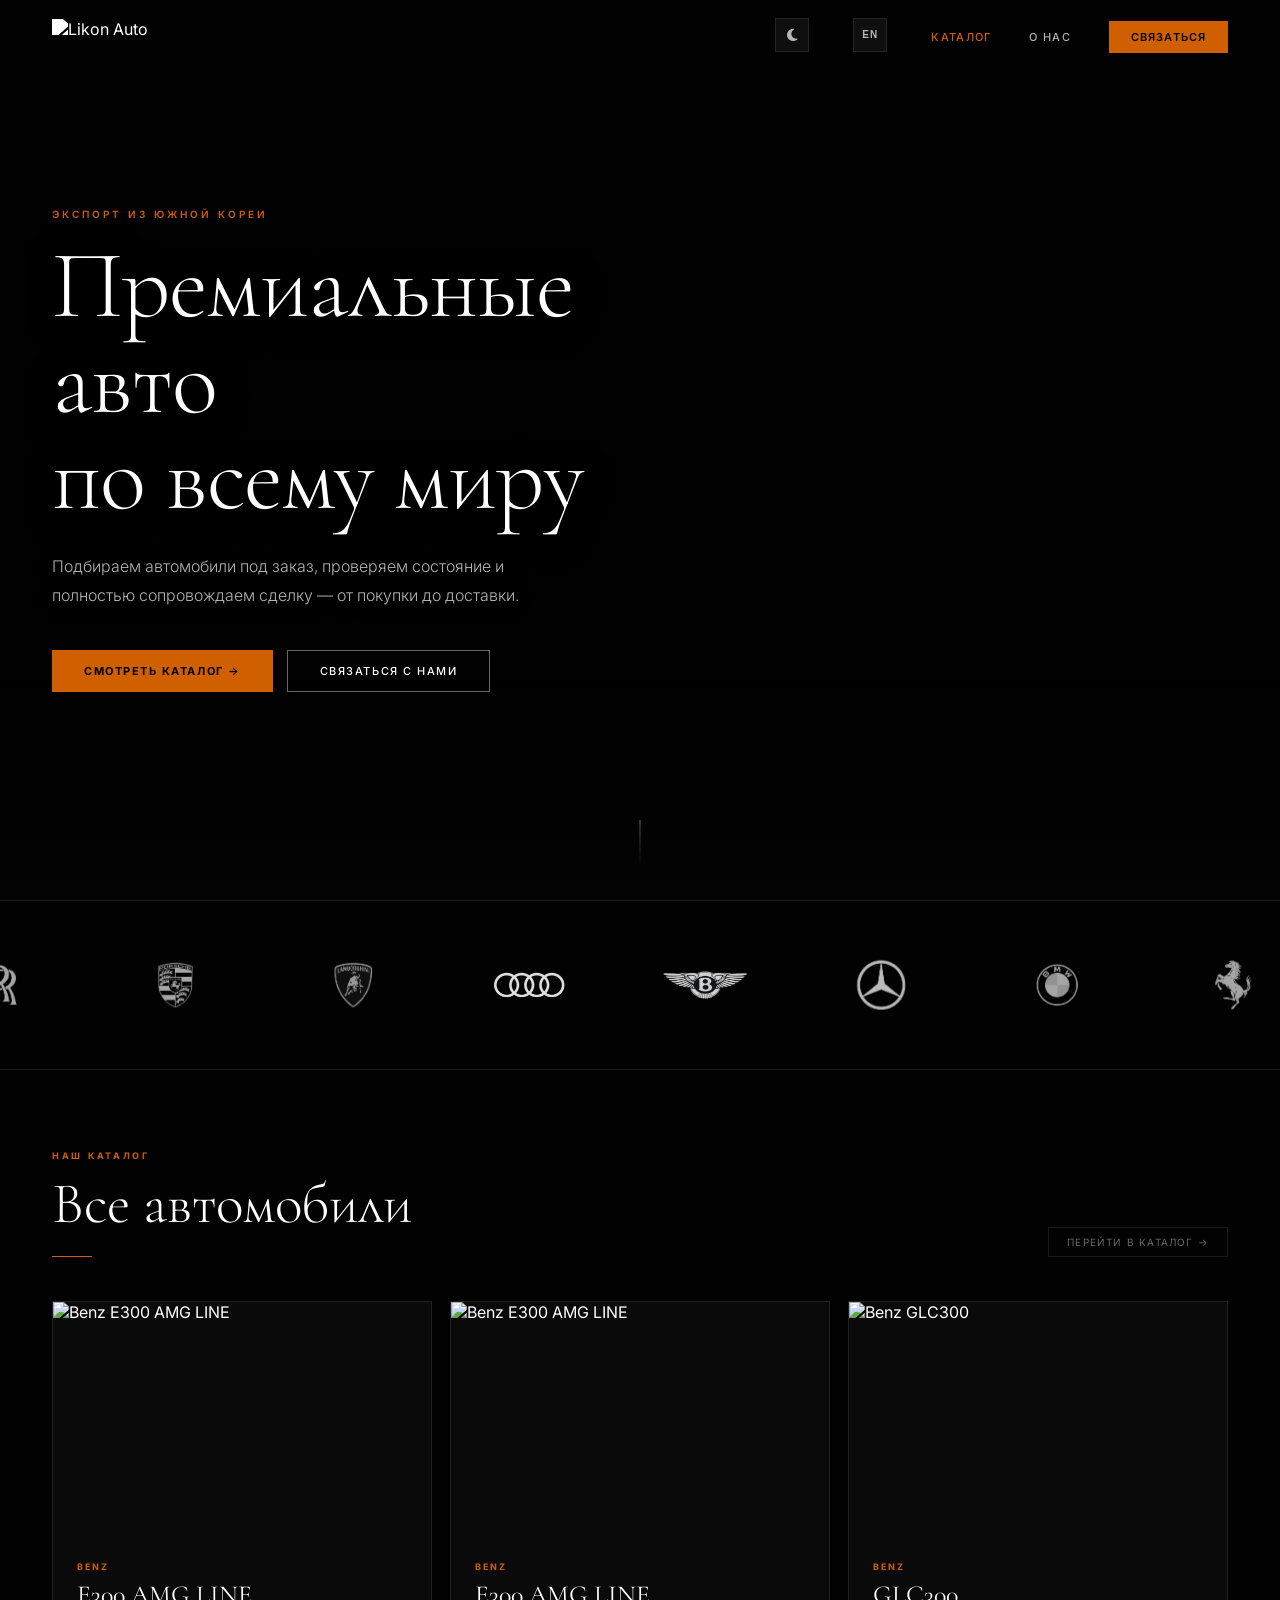
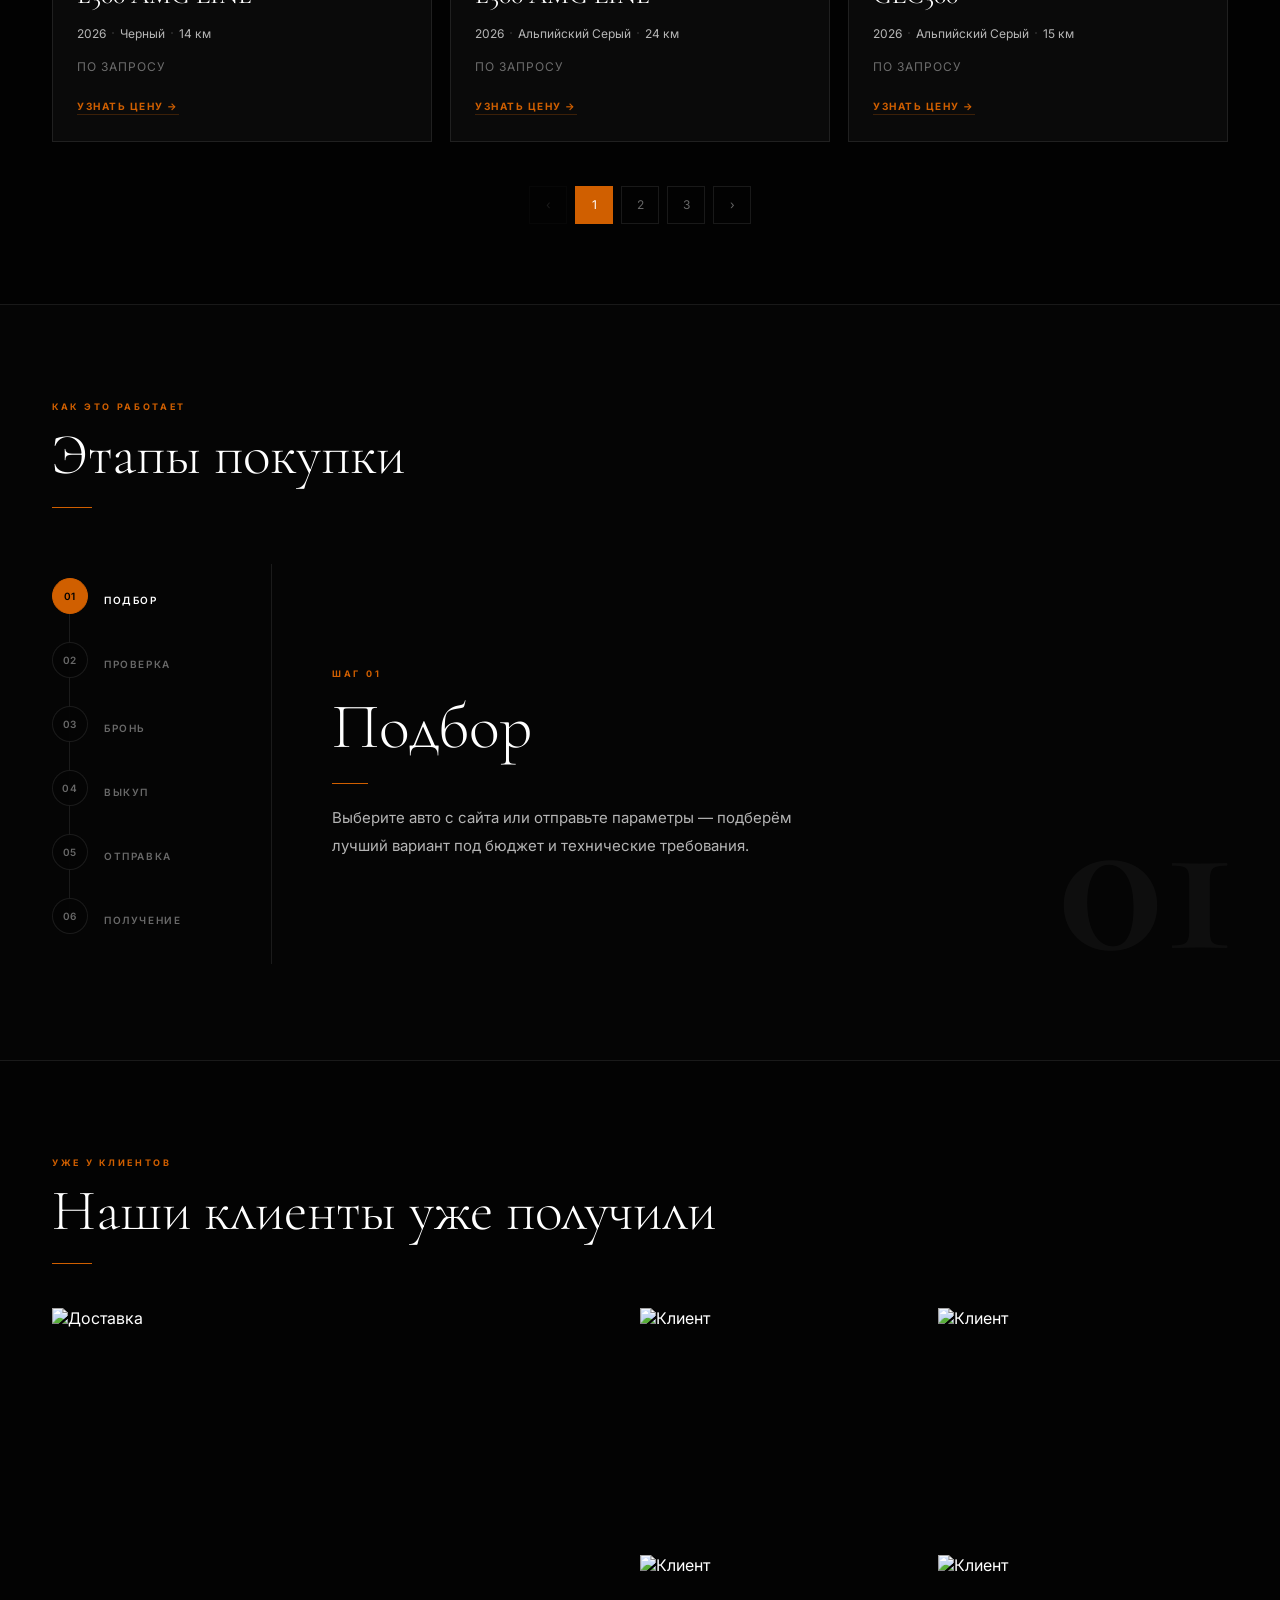
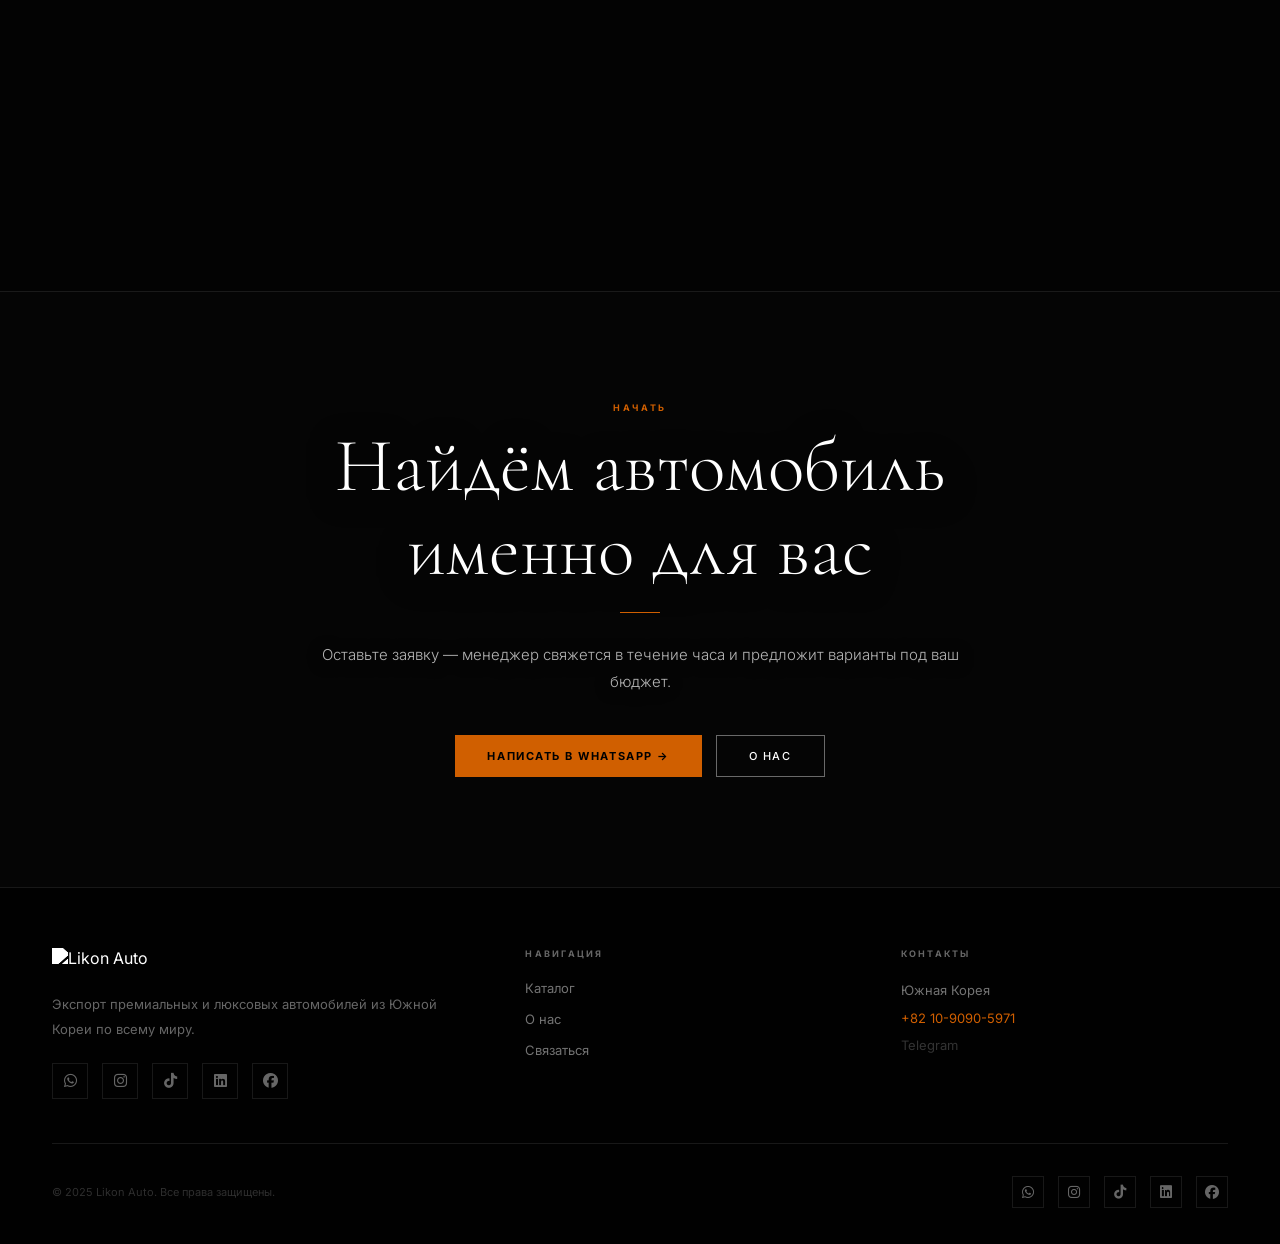
==== commit 50de35c5: "Replace gallery images with real client delivery photos from Cloudinary" ====
--- a/index.html
+++ b/index.html
@@ -543,11 +543,11 @@
     <h2 class="section-title" data-i18n="index.gallery.title">Наши клиенты уже получили</h2>
     <div class="section-rule"></div>
     <div class="gallery-grid">
-      <div class="g-item"><img src="https://id3v1j-bi.myshopify.com/cdn/shop/files/pexels-anewevisual-6968984.jpg?v=1776276189&width=1200" alt="Доставка" loading="lazy"></div>
-      <div class="g-item"><img src="https://id3v1j-bi.myshopify.com/cdn/shop/files/1776494546961.jpg?v=1776495052&width=800" alt="Range Rover" loading="lazy"></div>
-      <div class="g-item"><img src="https://id3v1j-bi.myshopify.com/cdn/shop/files/1776494423526.jpg?v=1776495200&width=800" alt="S-Class" loading="lazy"></div>
-      <div class="g-item"><img src="https://id3v1j-bi.myshopify.com/cdn/shop/files/pexels-i-slam-abruev-2157269750-34941540.jpg?v=1776273263&width=800" alt="Автомобиль" loading="lazy"></div>
-      <div class="g-item"><img src="https://id3v1j-bi.myshopify.com/cdn/shop/files/1776494602839.jpg?v=1776495182&width=800" alt="G63 AMG" loading="lazy"></div>
+      <div class="g-item"><img src="https://res.cloudinary.com/droc3pvi3/image/upload/v1777846969/IMG_3097_ljtkuw.jpg" alt="Доставка" loading="lazy"></div>
+      <div class="g-item"><img src="https://res.cloudinary.com/droc3pvi3/image/upload/v1777846967/IMG_3324_tpea40.jpg" alt="Клиент" loading="lazy"></div>
+      <div class="g-item"><img src="https://res.cloudinary.com/droc3pvi3/image/upload/v1777846964/IMG_3319_i87gpo.jpg" alt="Клиент" loading="lazy"></div>
+      <div class="g-item"><img src="https://res.cloudinary.com/droc3pvi3/image/upload/v1777846963/IMG_3318_erdsnc.jpg" alt="Клиент" loading="lazy"></div>
+      <div class="g-item"><img src="https://res.cloudinary.com/droc3pvi3/image/upload/v1777846961/IMG_3316_lblzbc.jpg" alt="Клиент" loading="lazy"></div>
     </div>
   </div>
 </div>
--- a/style.css
+++ b/style.css
@@ -315,6 +315,7 @@
 /* Transparent nav: white text over dark hero */
 body.light nav:not(.solid) .nav-links a { color: rgba(255,255,255,0.75); }
 body.light nav:not(.solid) .nav-links a:hover { color: #fff; }
+body.light nav:not(.solid) .theme-toggle { color: rgba(255,255,255,0.75); }
 /* Solid nav: dark text + black logo */
 body.light nav.solid .nav-links a { color: rgba(0,0,0,0.5); }
 body.light nav.solid .nav-links a:hover { color: #111; }
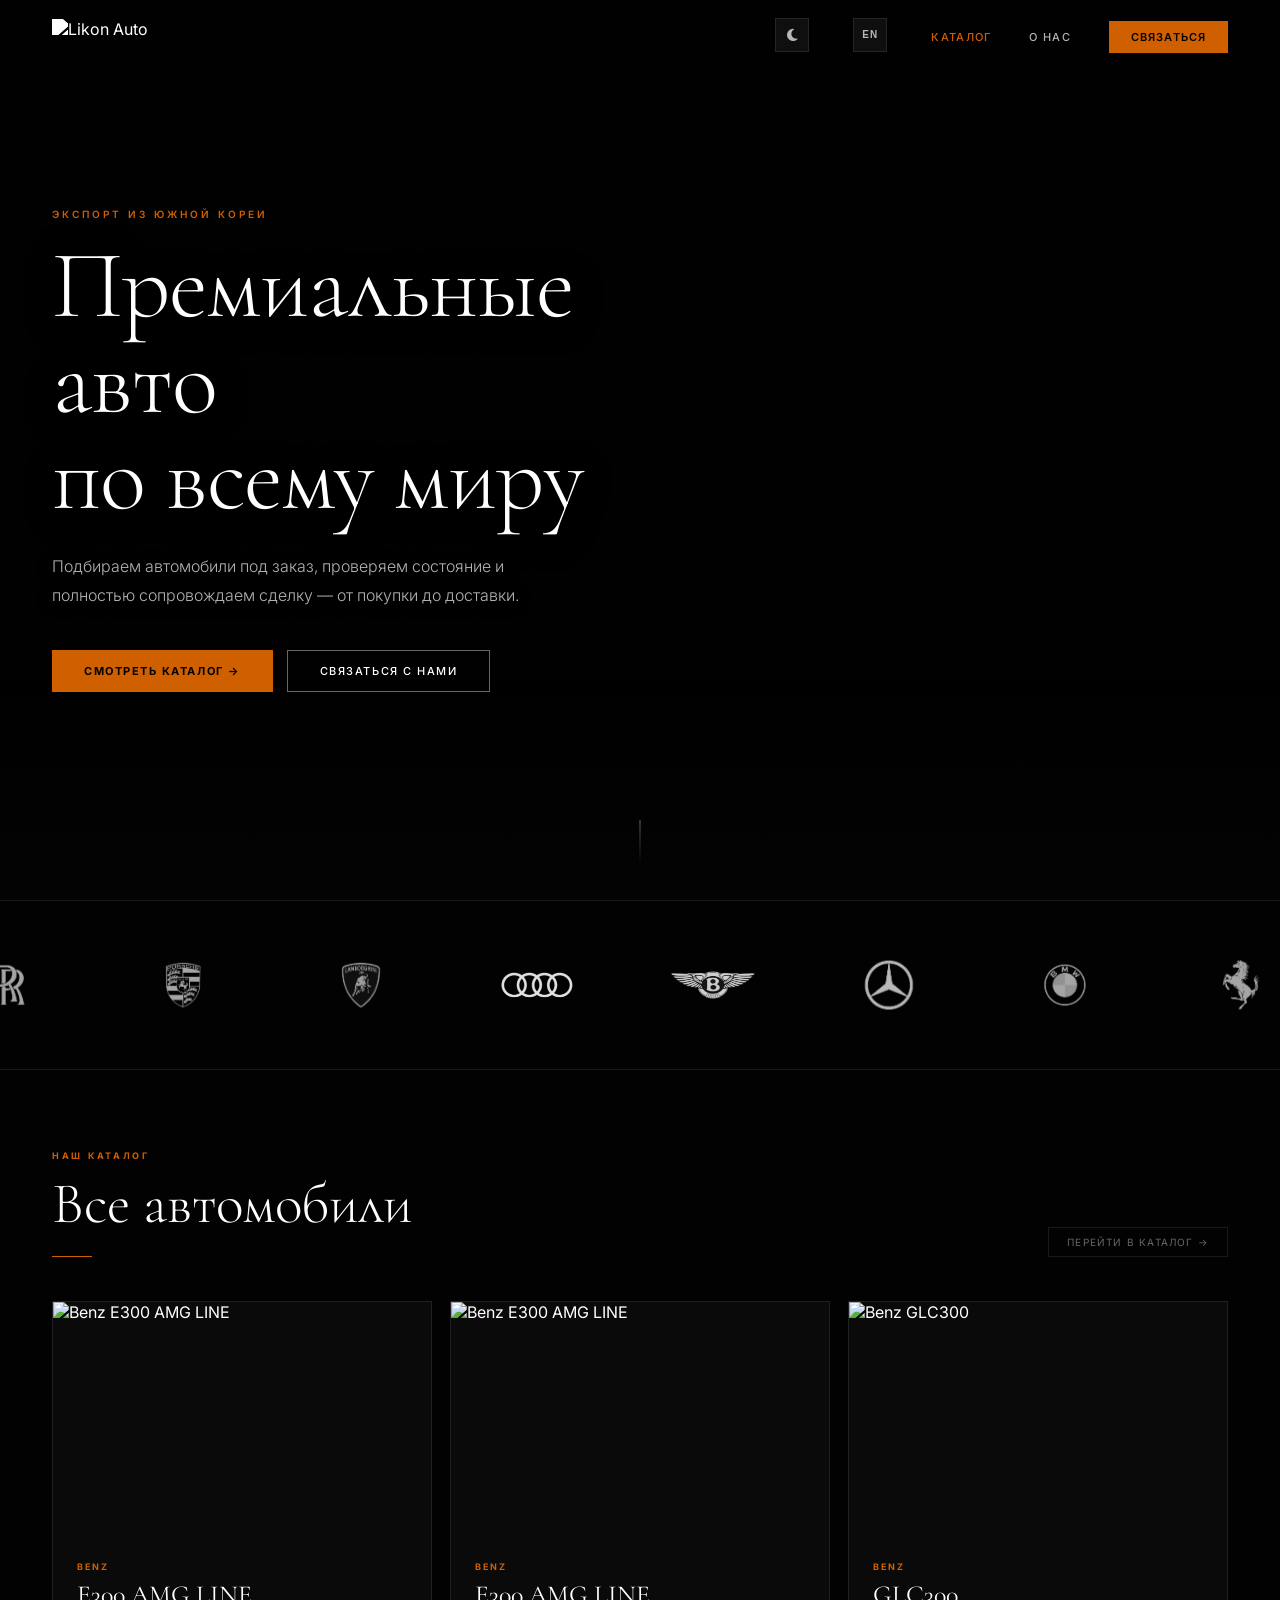
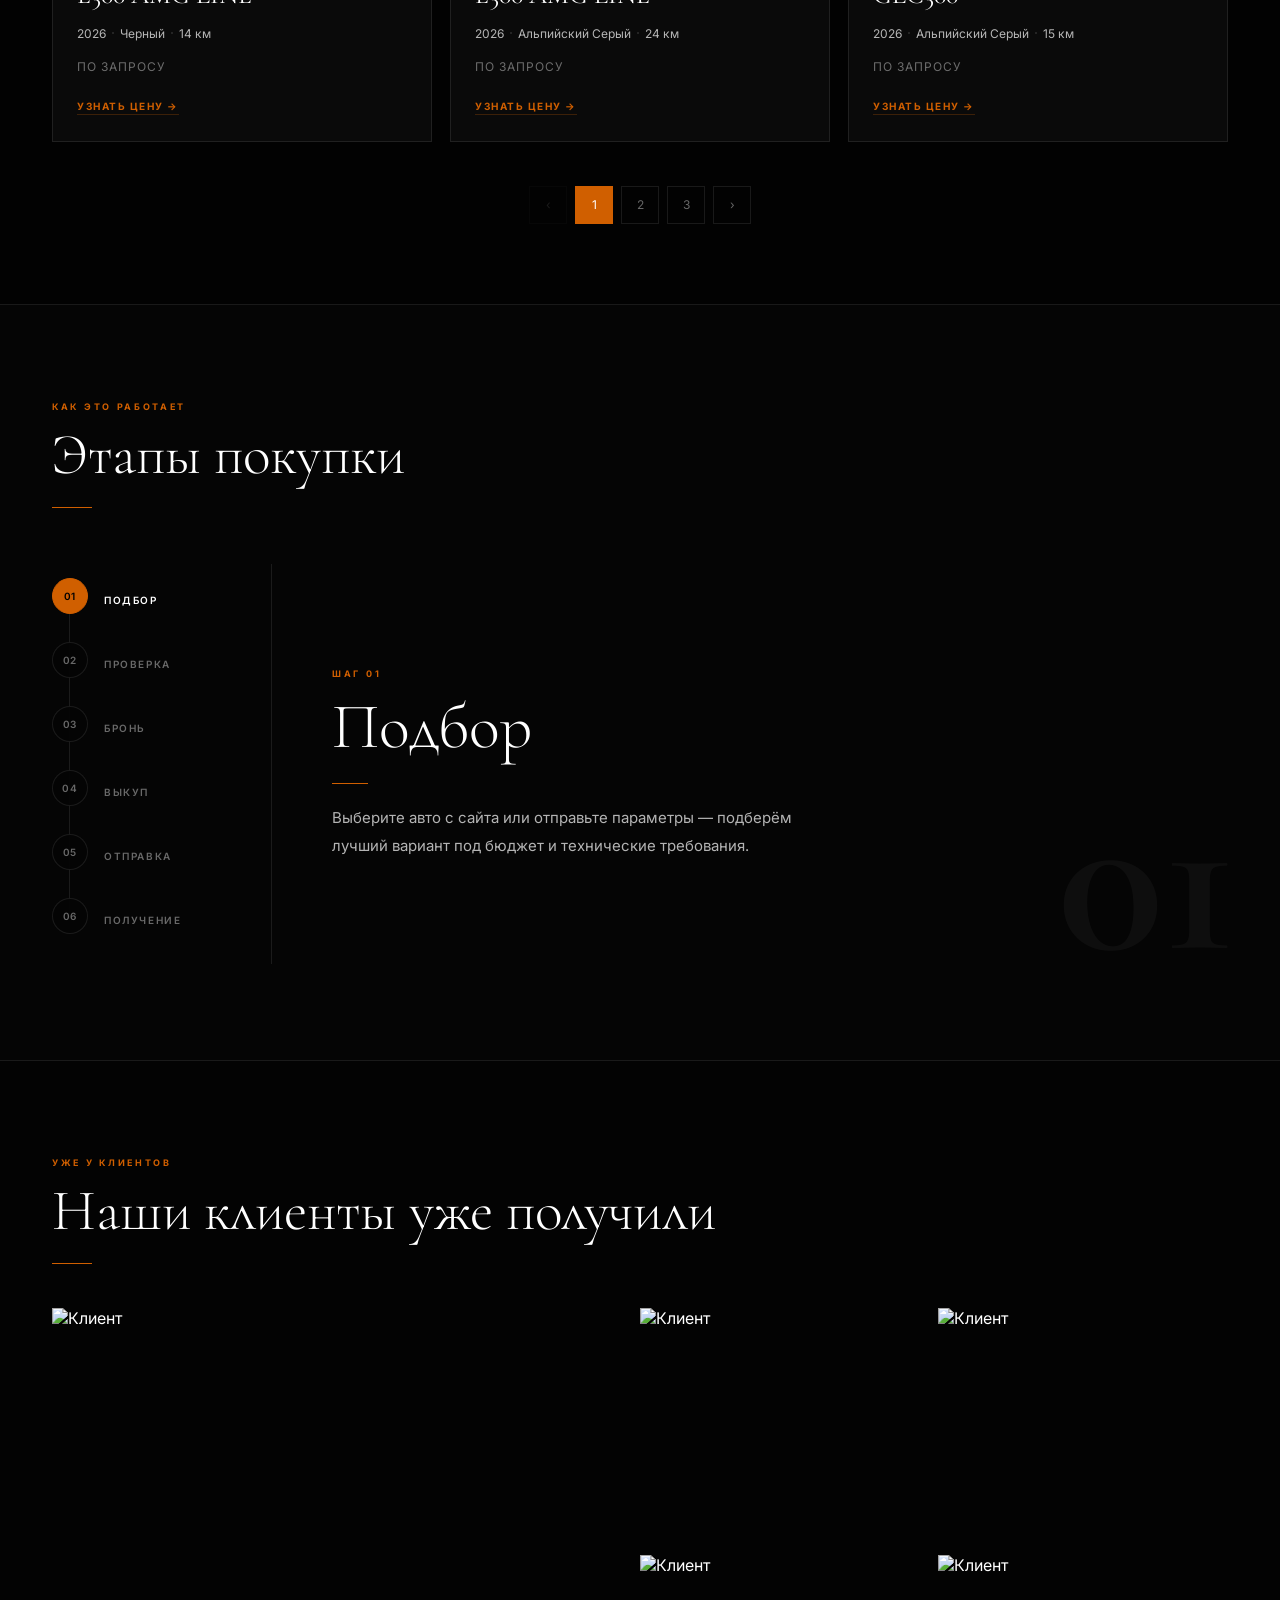
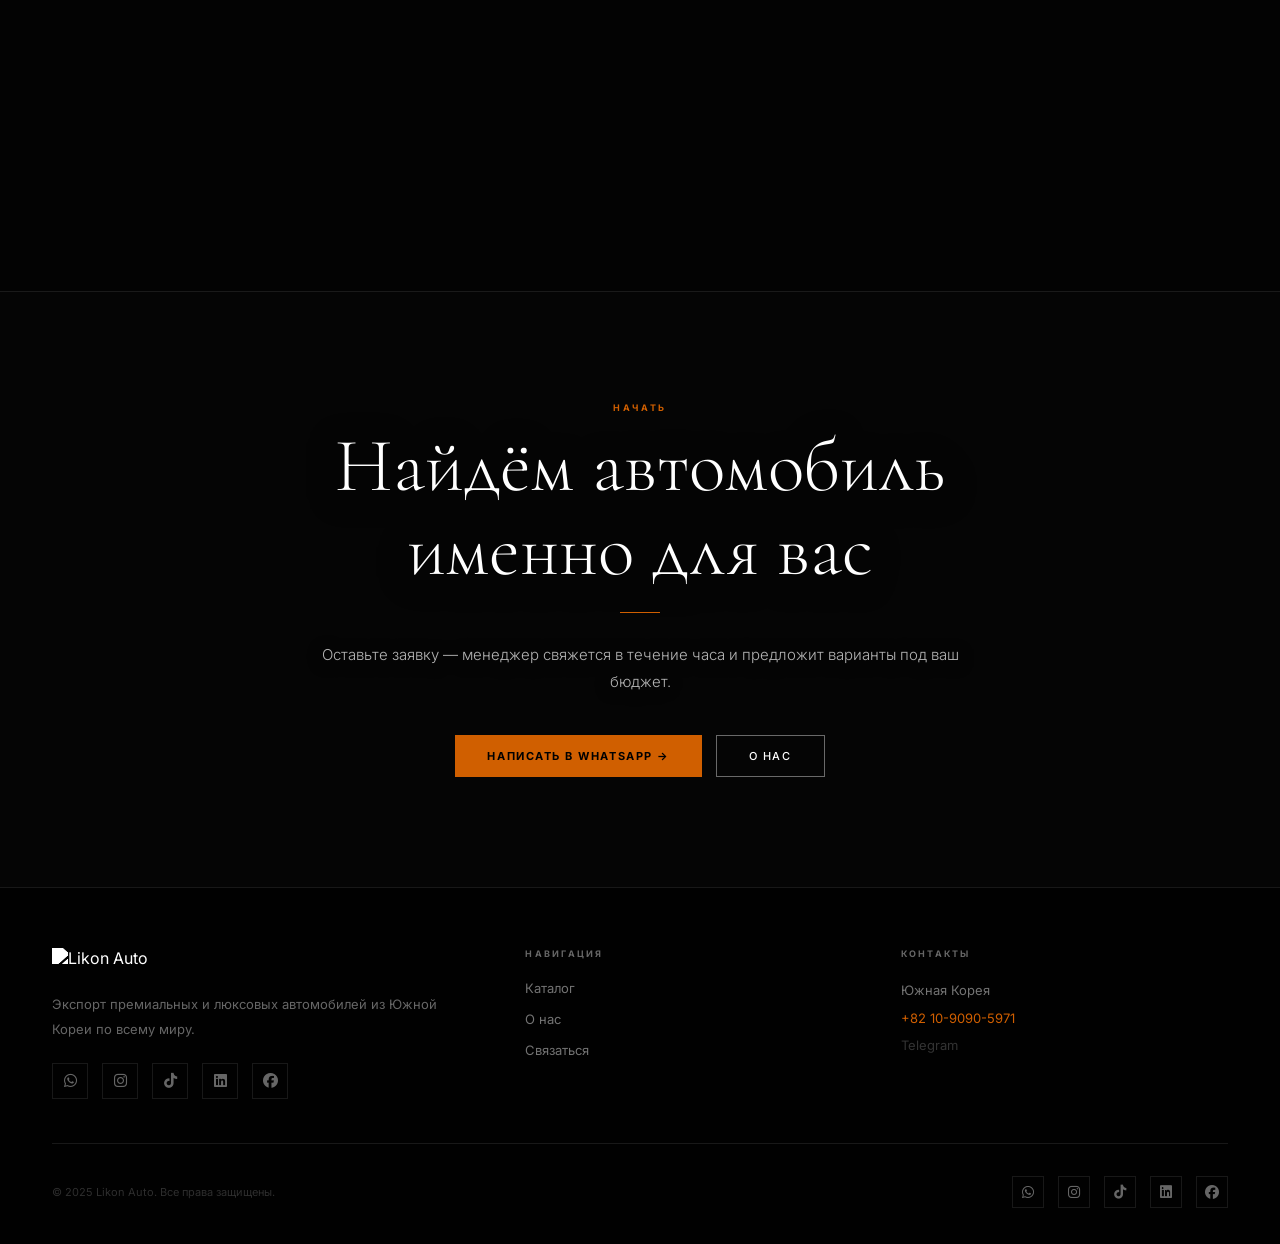
==== commit 2b5ed55c: "Swap gallery first image to SUV client photo" ====
--- a/index.html
+++ b/index.html
@@ -543,11 +543,11 @@
     <h2 class="section-title" data-i18n="index.gallery.title">Наши клиенты уже получили</h2>
     <div class="section-rule"></div>
     <div class="gallery-grid">
-      <div class="g-item"><img src="https://res.cloudinary.com/droc3pvi3/image/upload/v1777846969/IMG_3097_ljtkuw.jpg" alt="Доставка" loading="lazy"></div>
+      <div class="g-item"><img src="https://res.cloudinary.com/droc3pvi3/image/upload/v1777846961/IMG_3316_lblzbc.jpg" alt="Клиент" loading="lazy"></div>
       <div class="g-item"><img src="https://res.cloudinary.com/droc3pvi3/image/upload/v1777846967/IMG_3324_tpea40.jpg" alt="Клиент" loading="lazy"></div>
       <div class="g-item"><img src="https://res.cloudinary.com/droc3pvi3/image/upload/v1777846964/IMG_3319_i87gpo.jpg" alt="Клиент" loading="lazy"></div>
       <div class="g-item"><img src="https://res.cloudinary.com/droc3pvi3/image/upload/v1777846963/IMG_3318_erdsnc.jpg" alt="Клиент" loading="lazy"></div>
-      <div class="g-item"><img src="https://res.cloudinary.com/droc3pvi3/image/upload/v1777846961/IMG_3316_lblzbc.jpg" alt="Клиент" loading="lazy"></div>
+      <div class="g-item"><img src="https://res.cloudinary.com/droc3pvi3/image/upload/v1777846969/IMG_3097_ljtkuw.jpg" alt="Клиент" loading="lazy"></div>
     </div>
   </div>
 </div>
